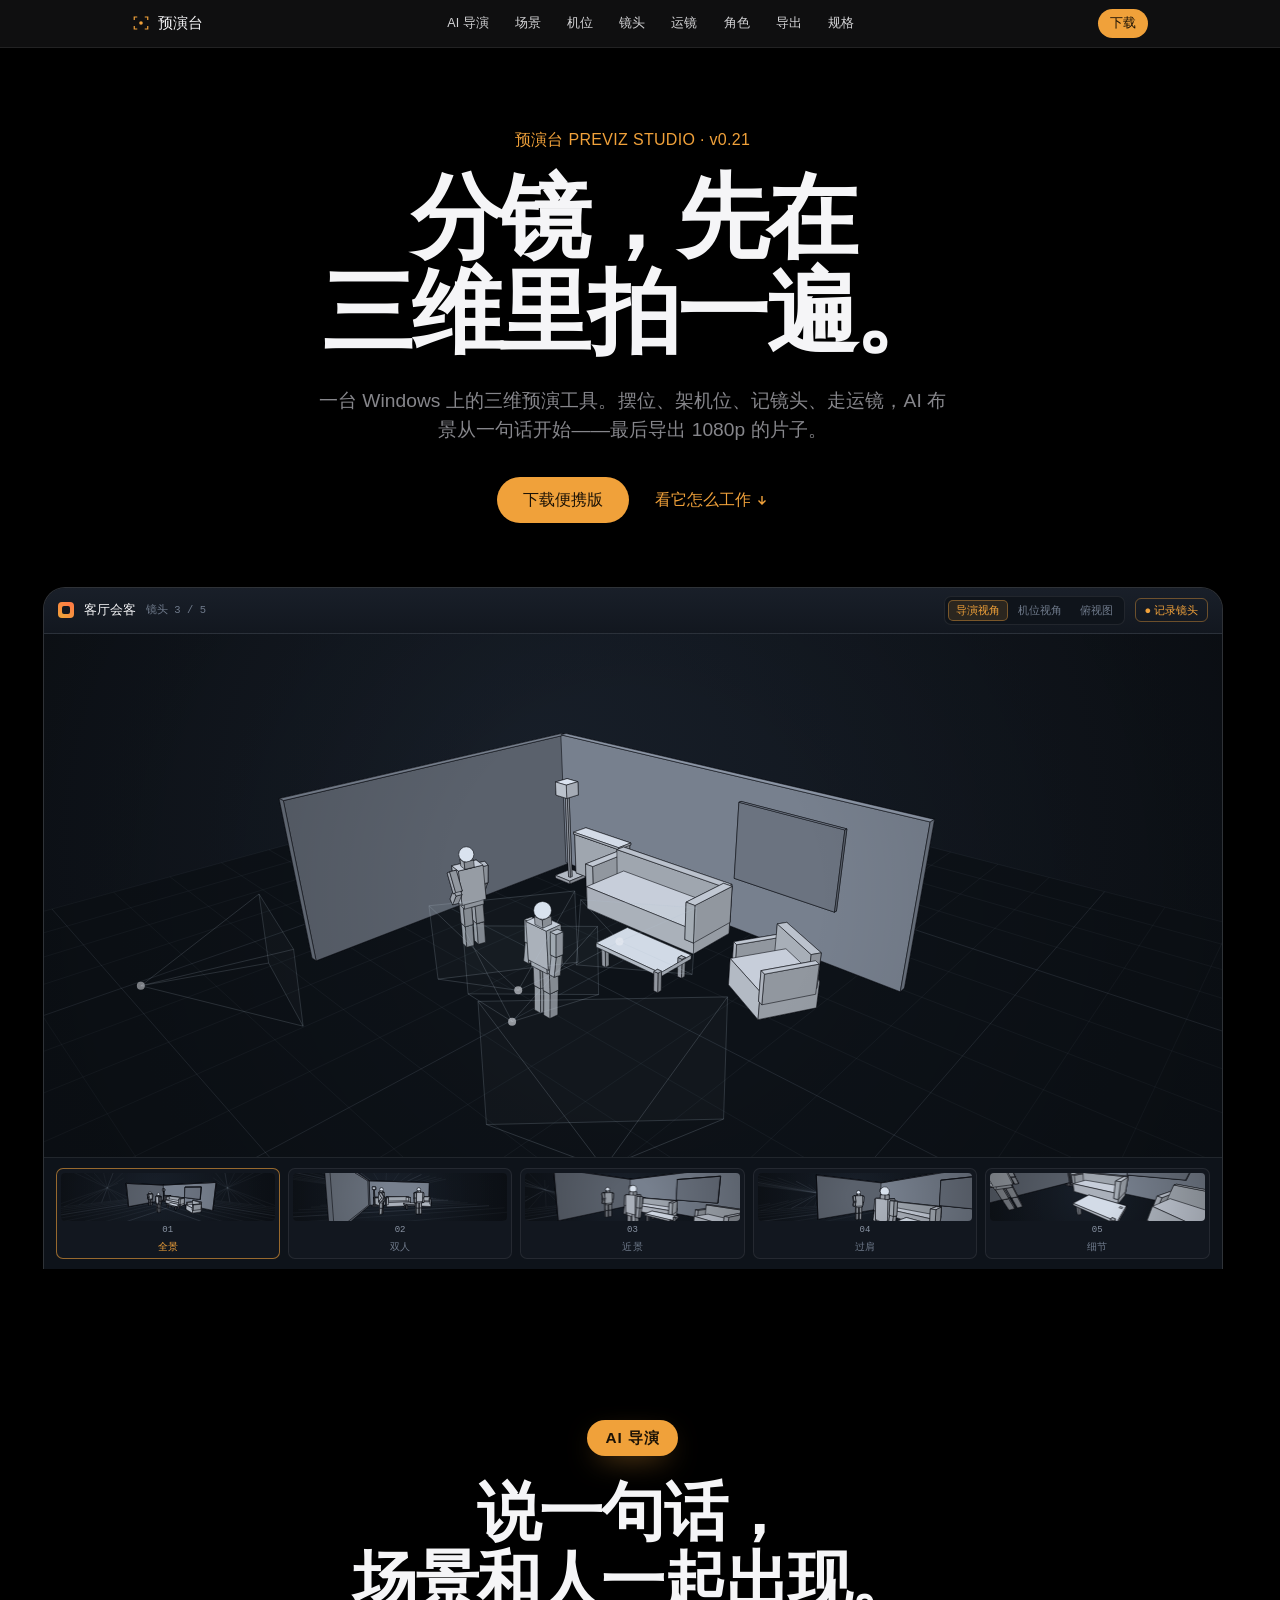
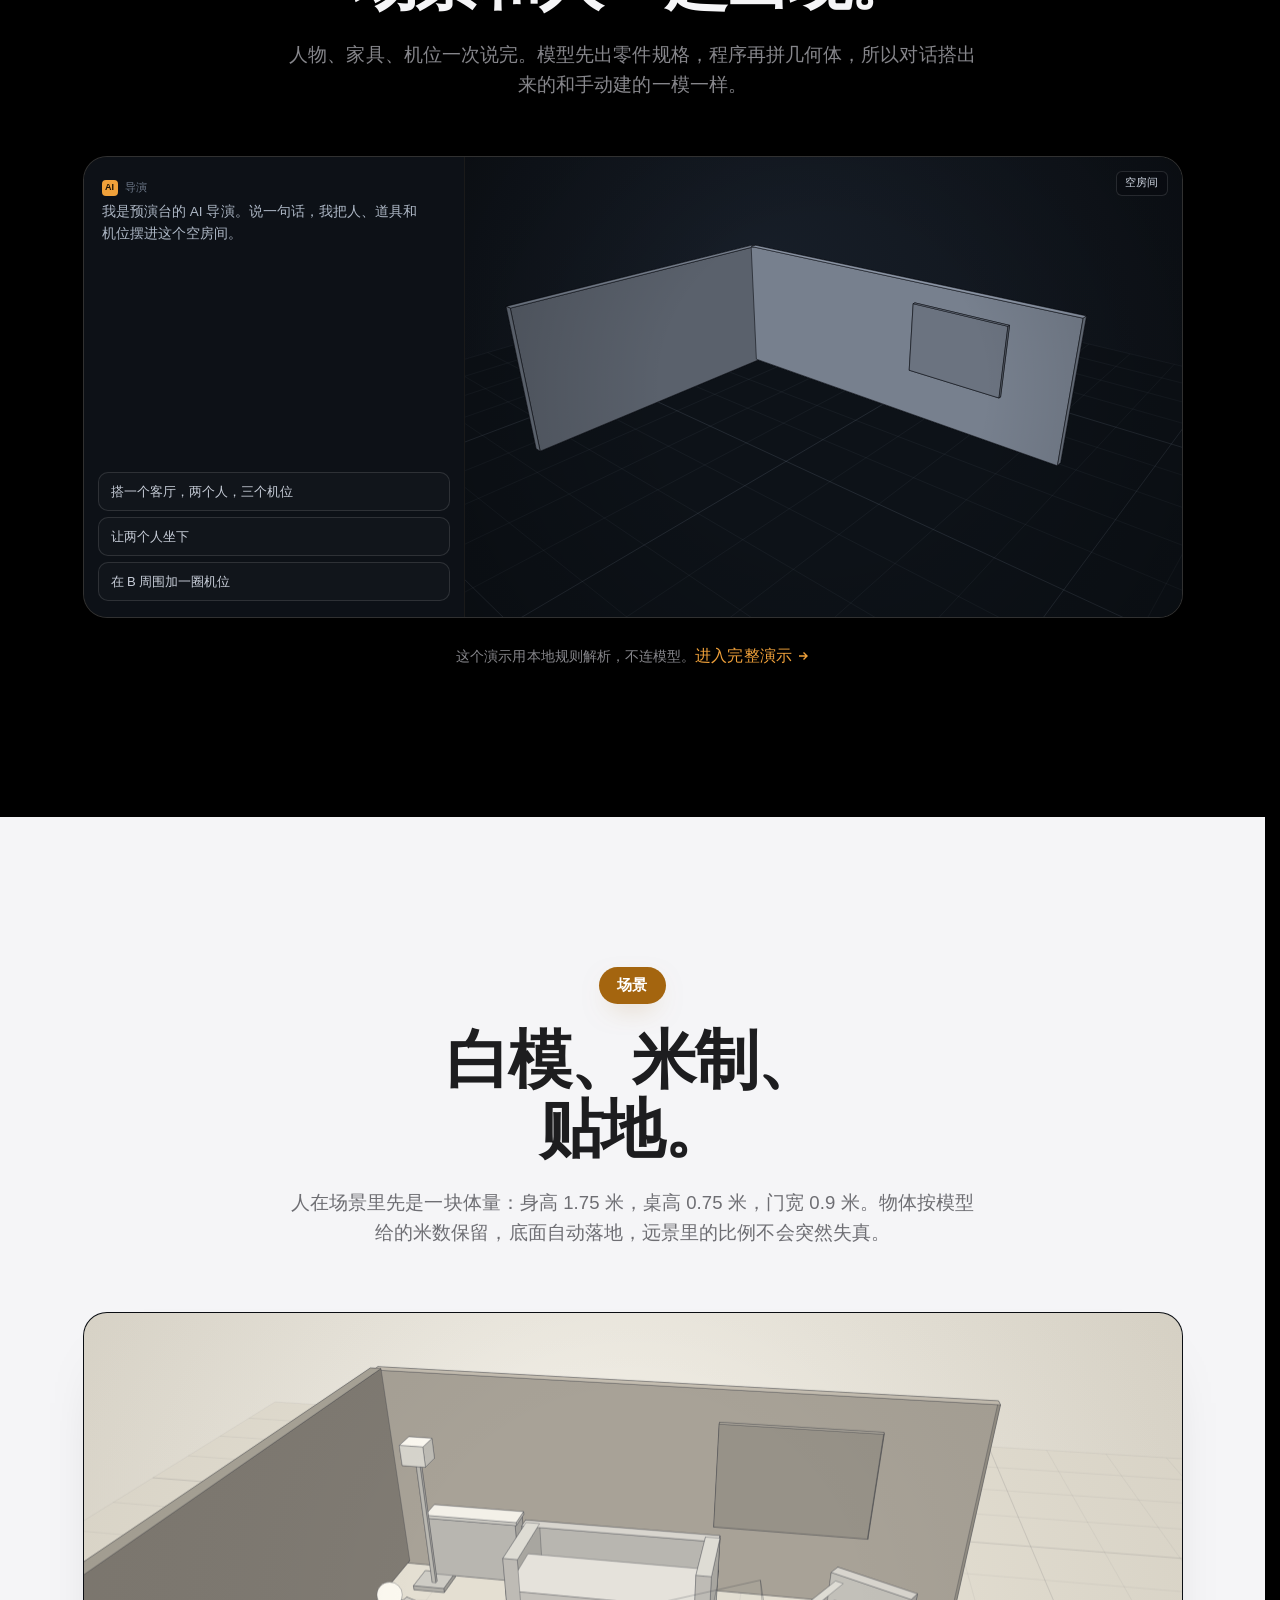
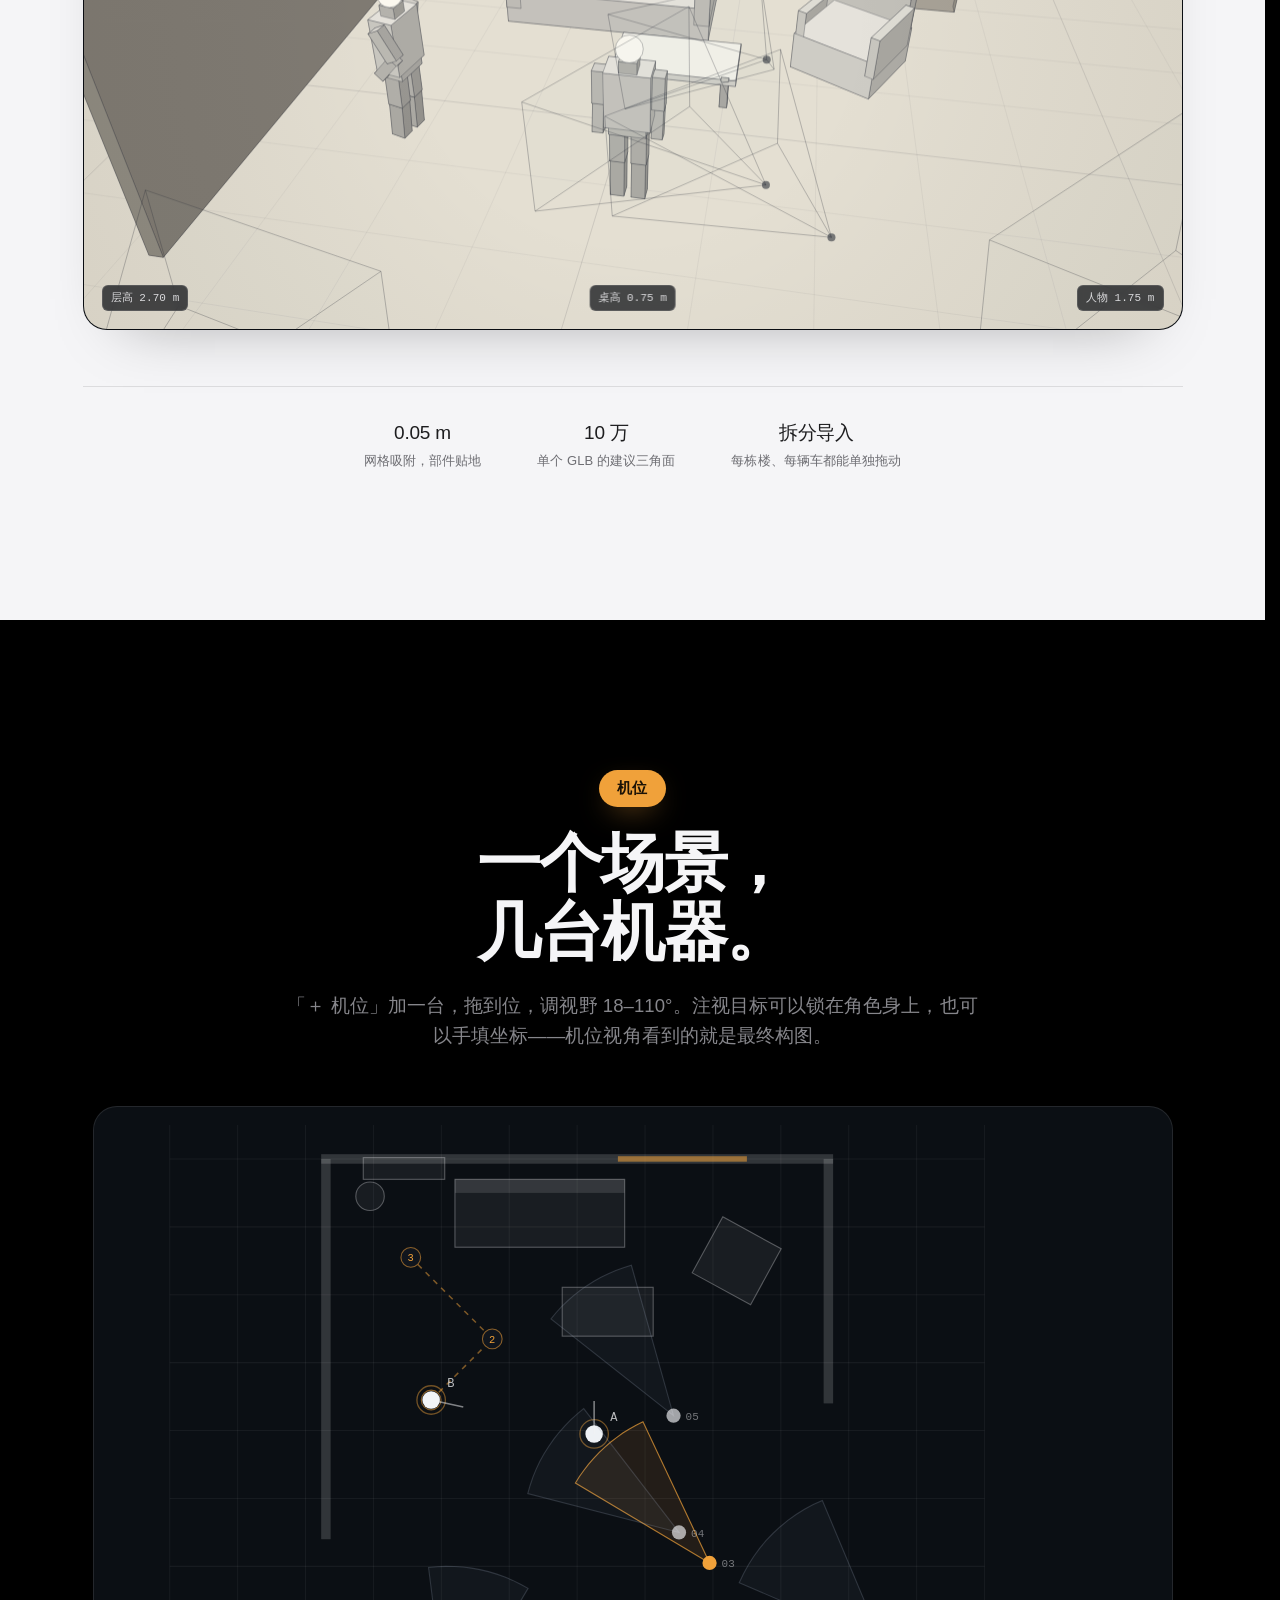
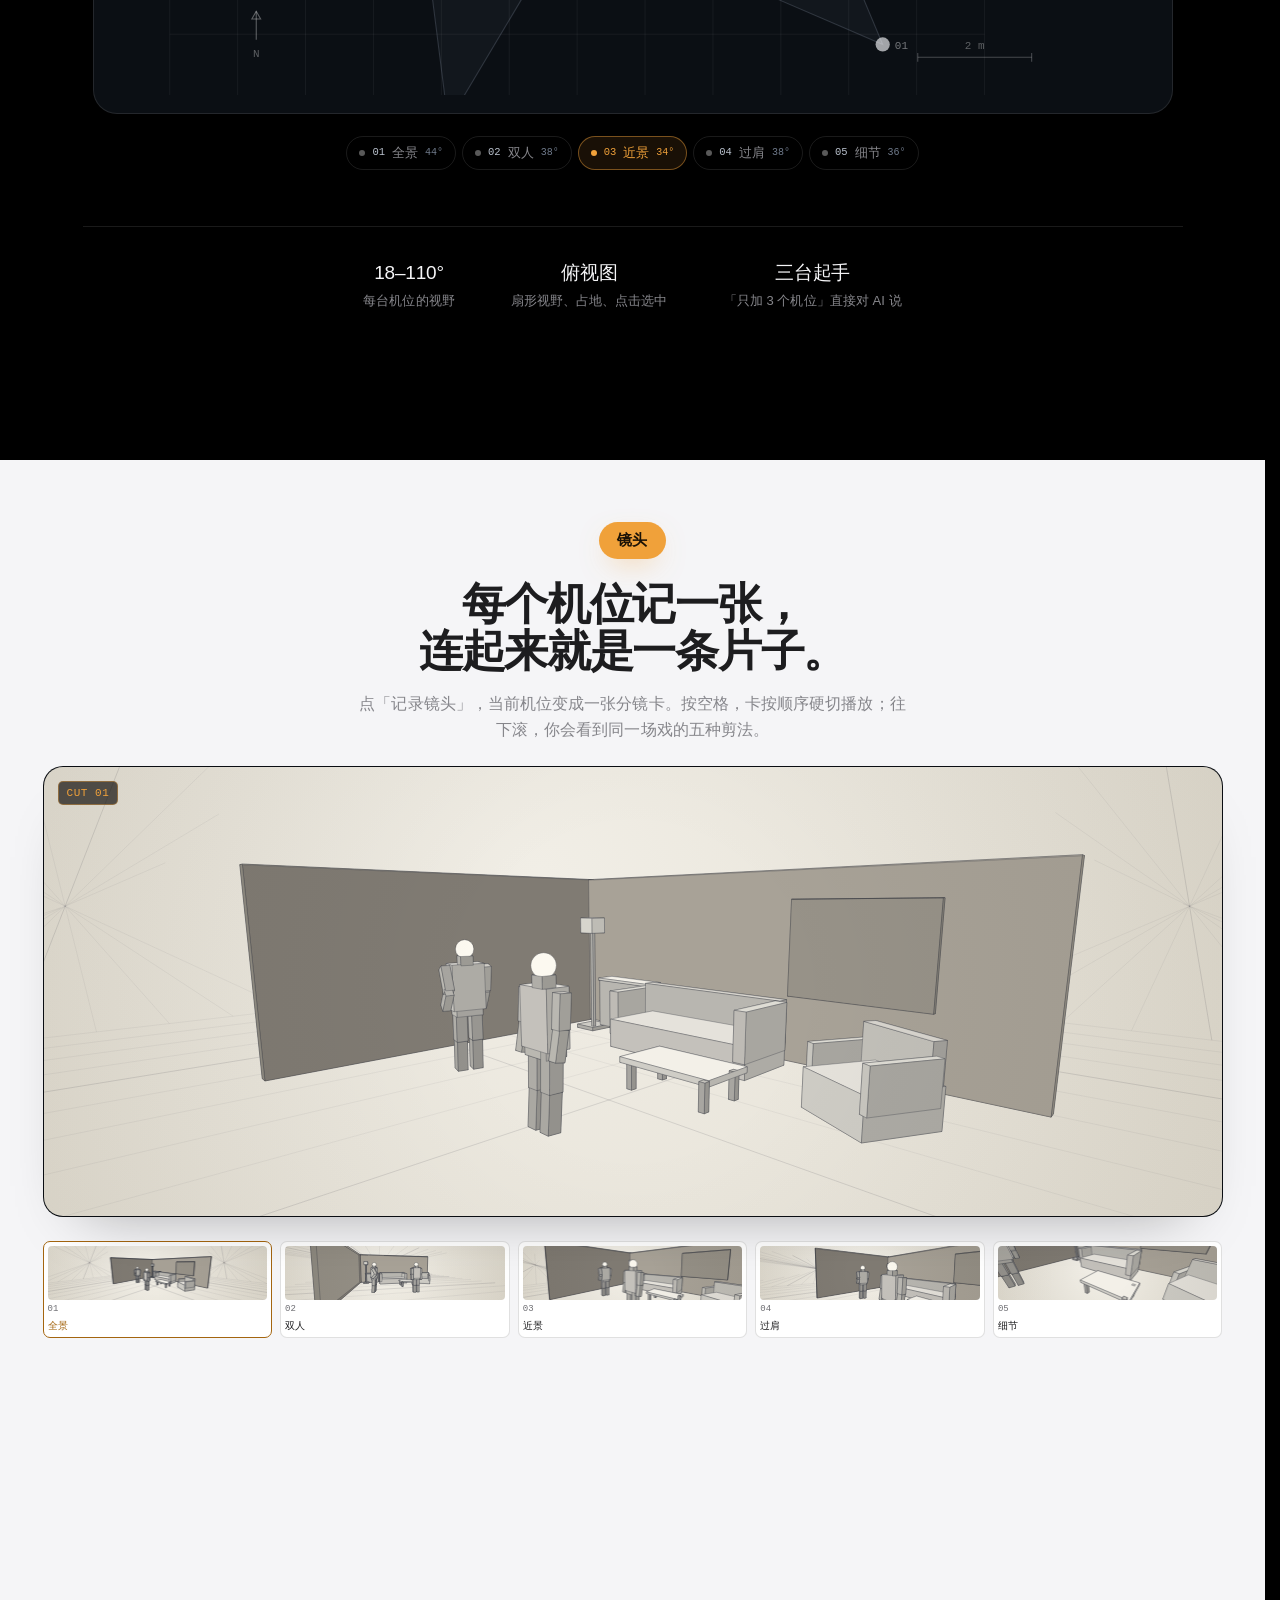
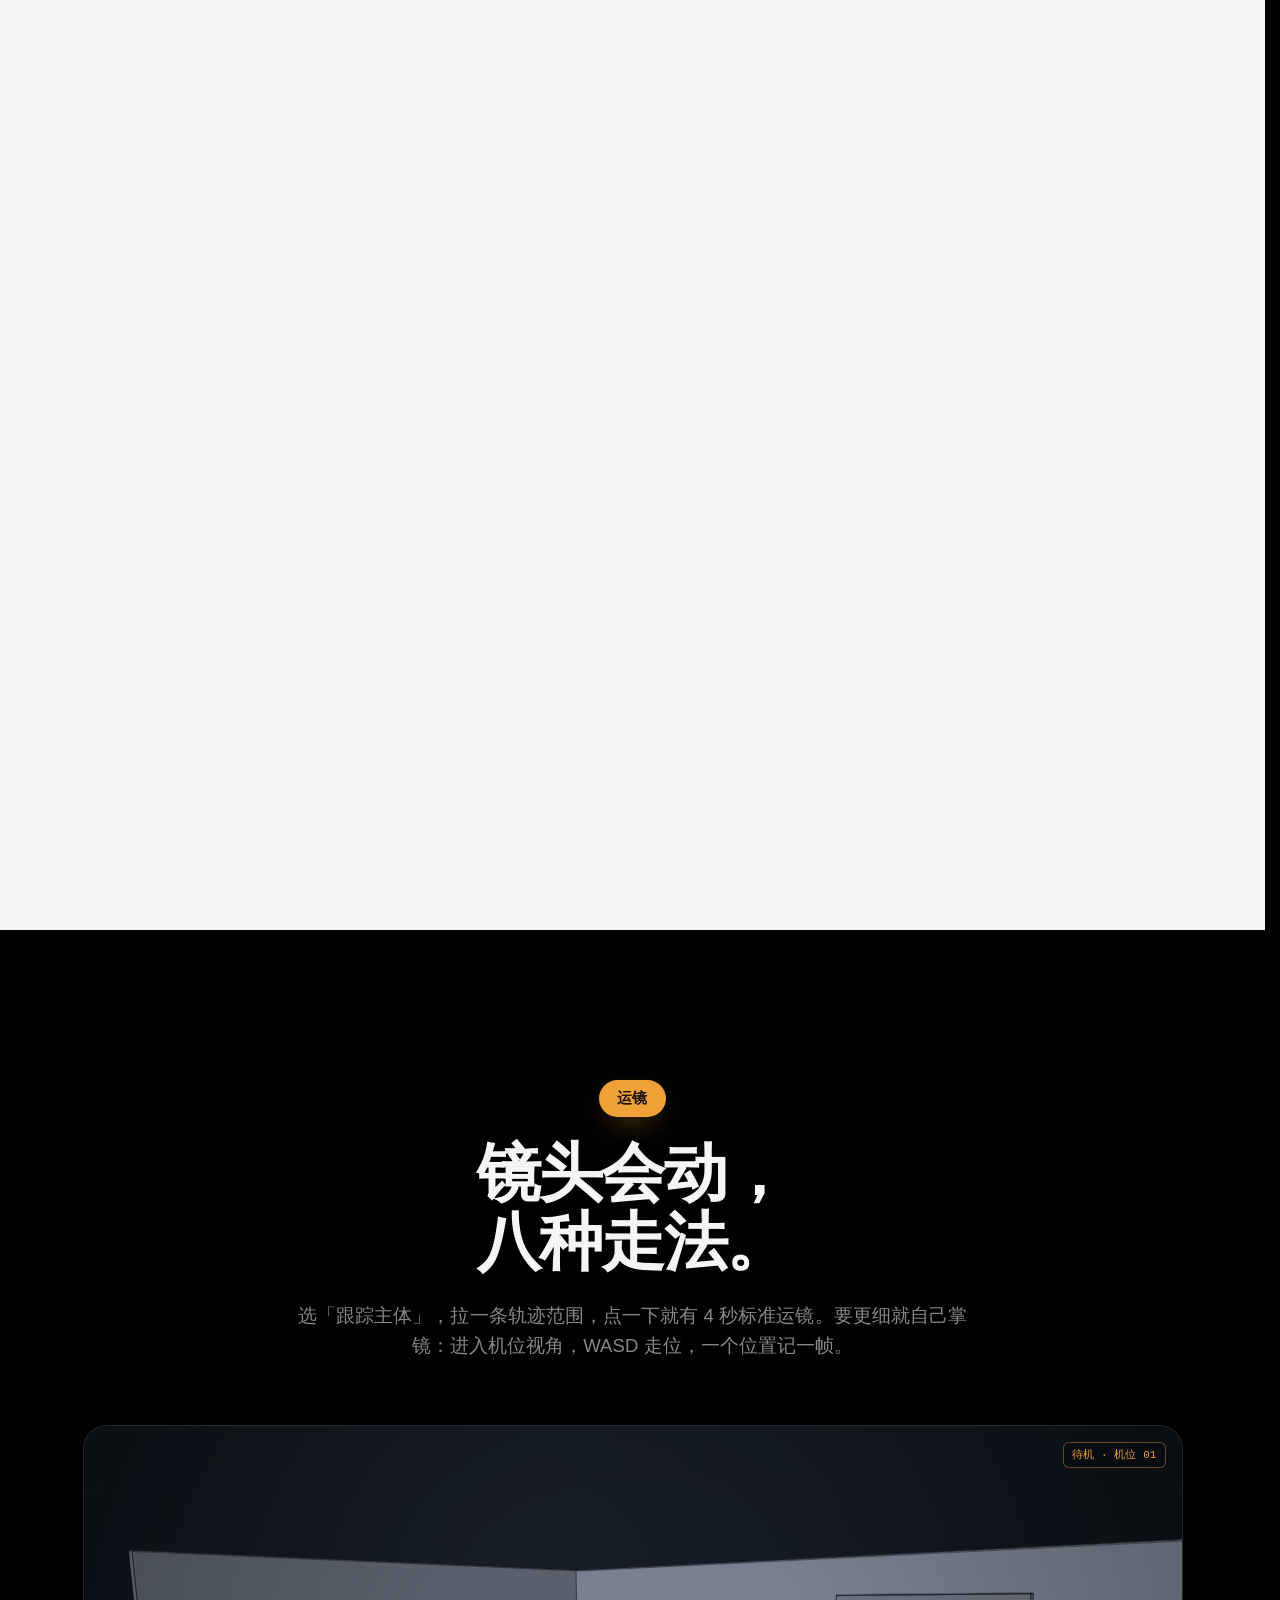
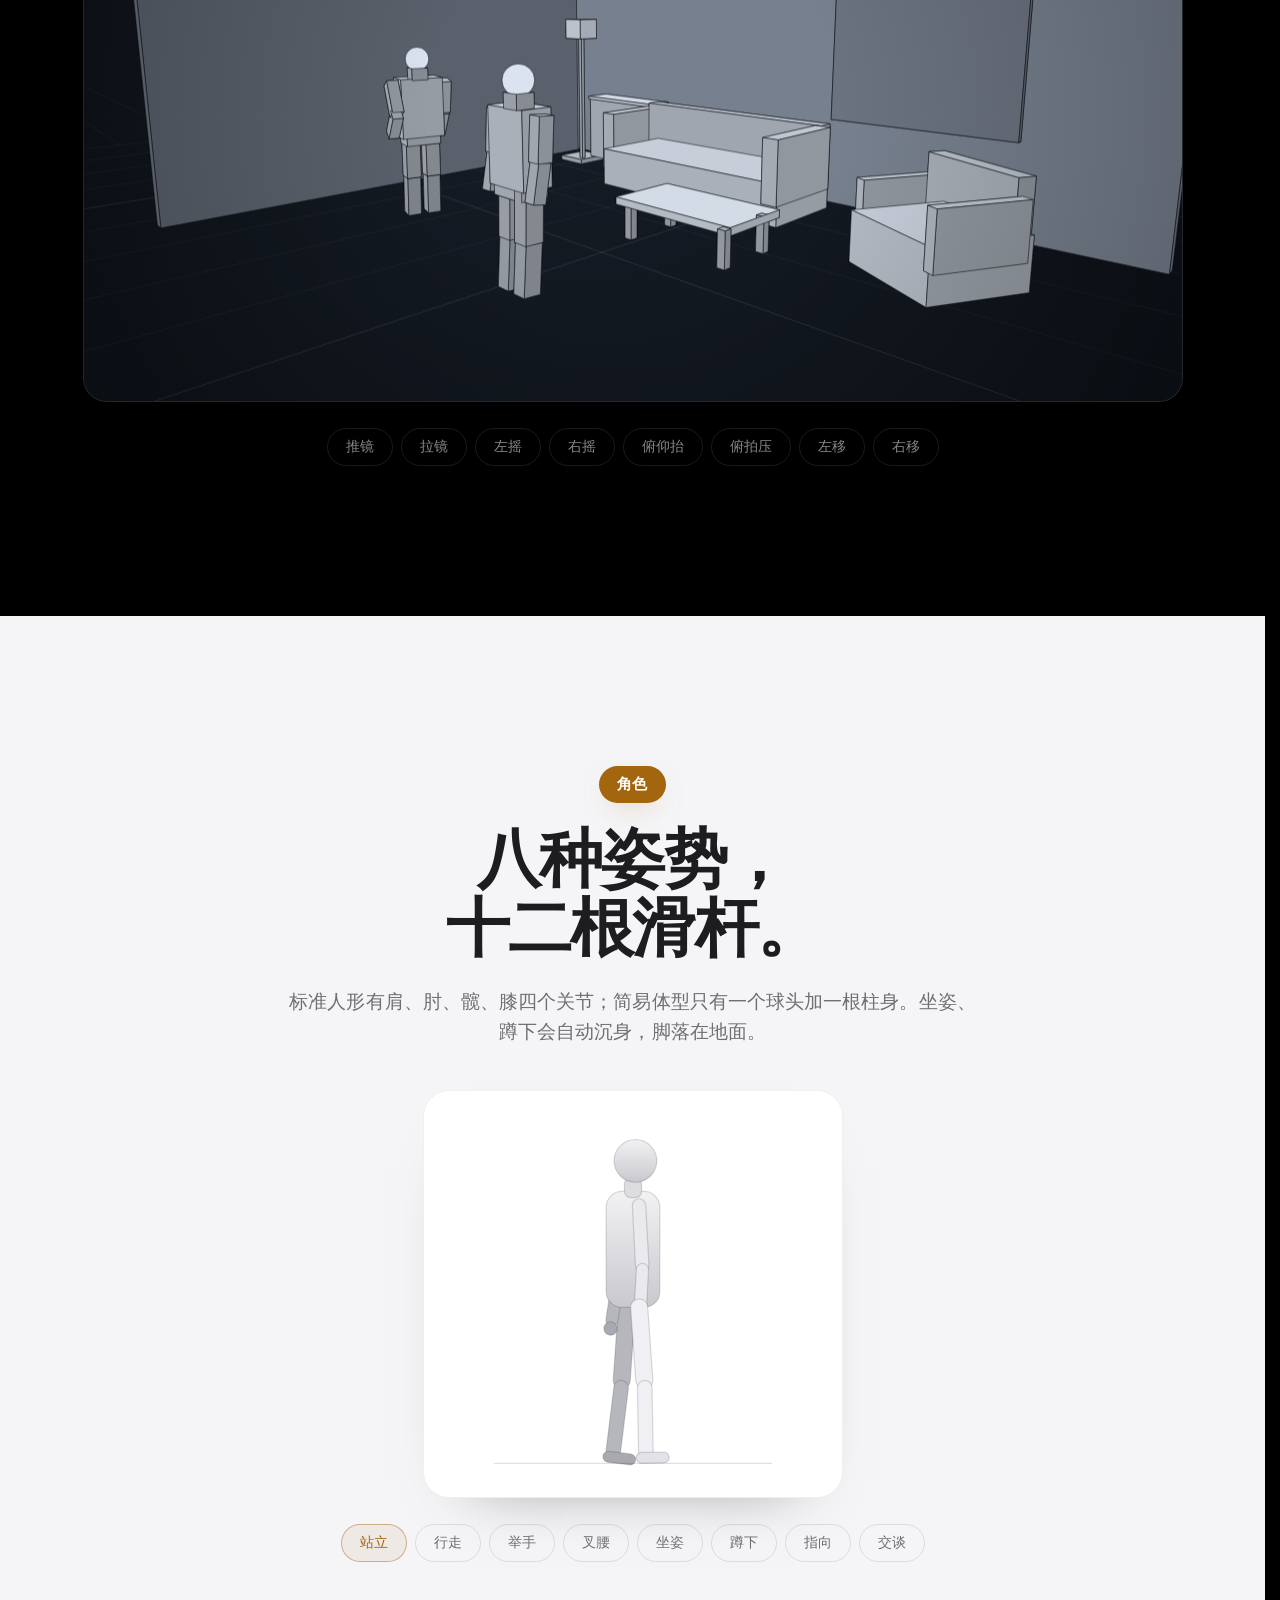
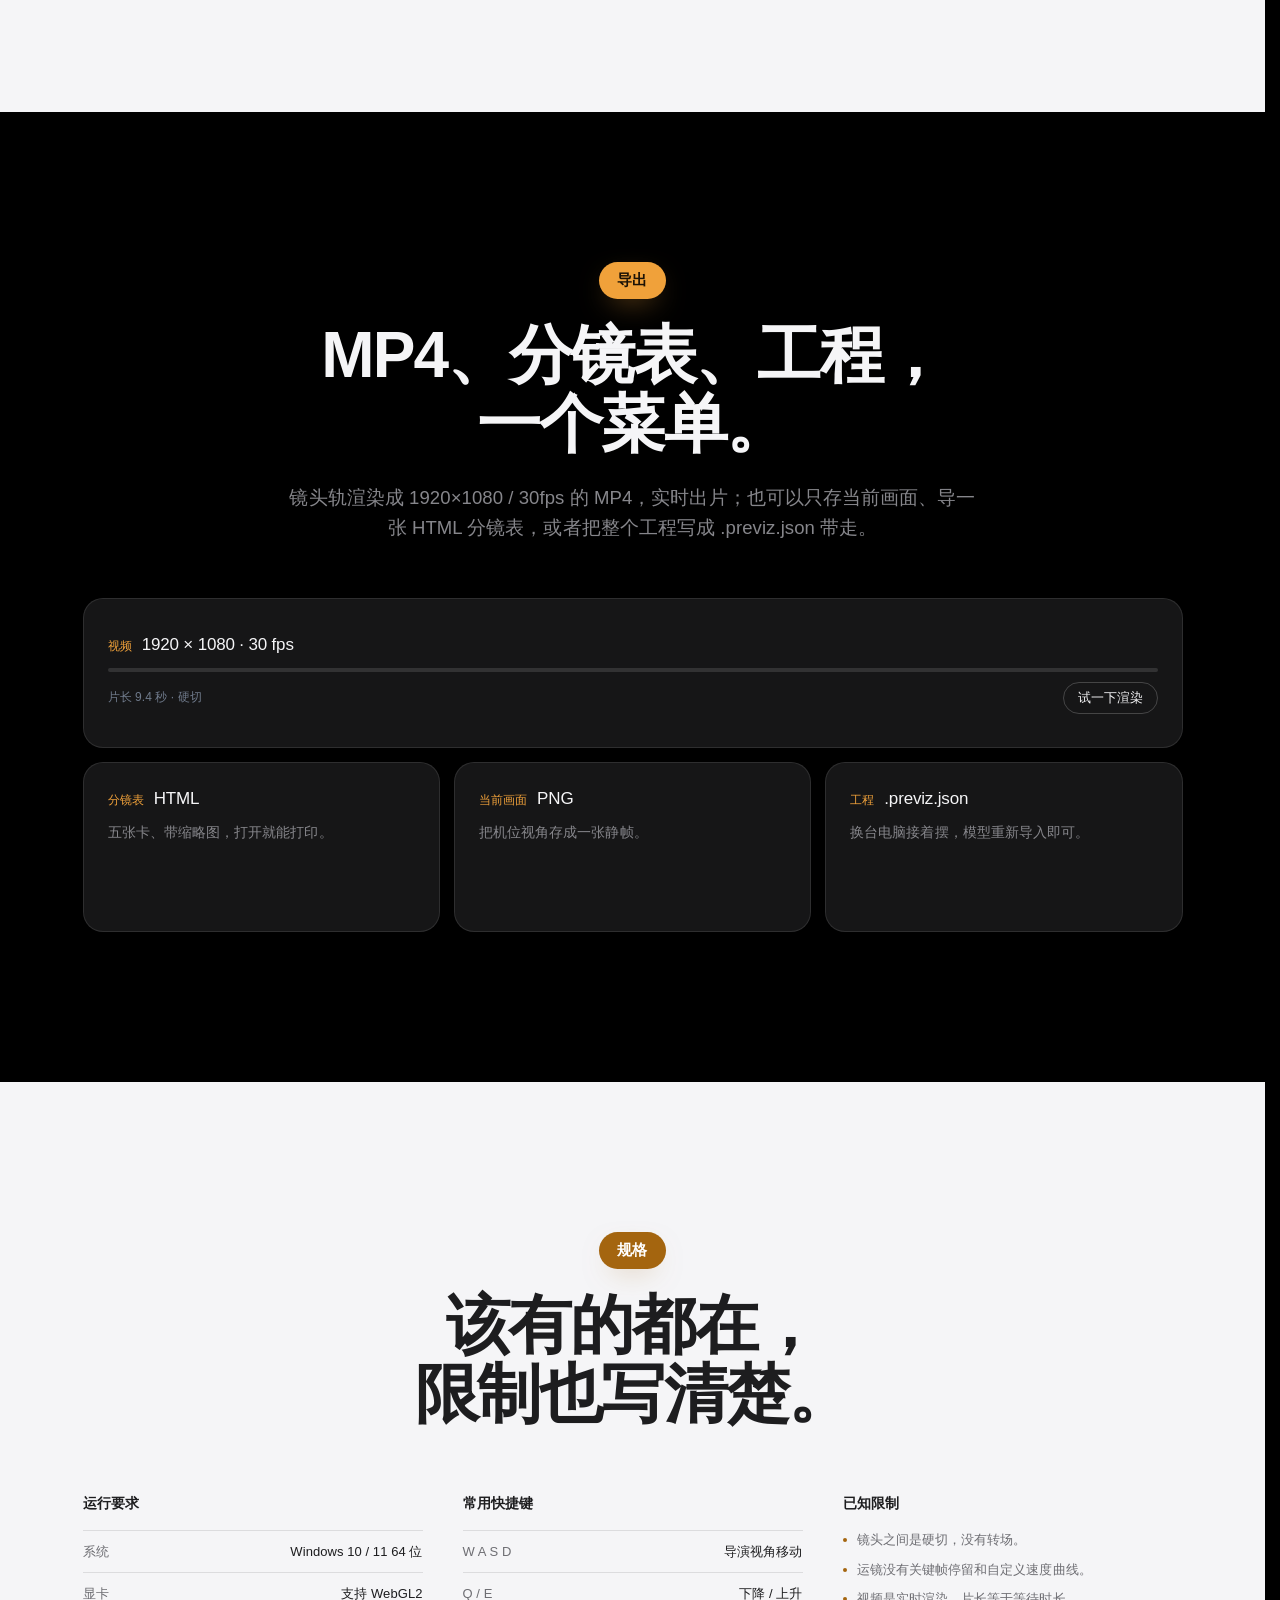
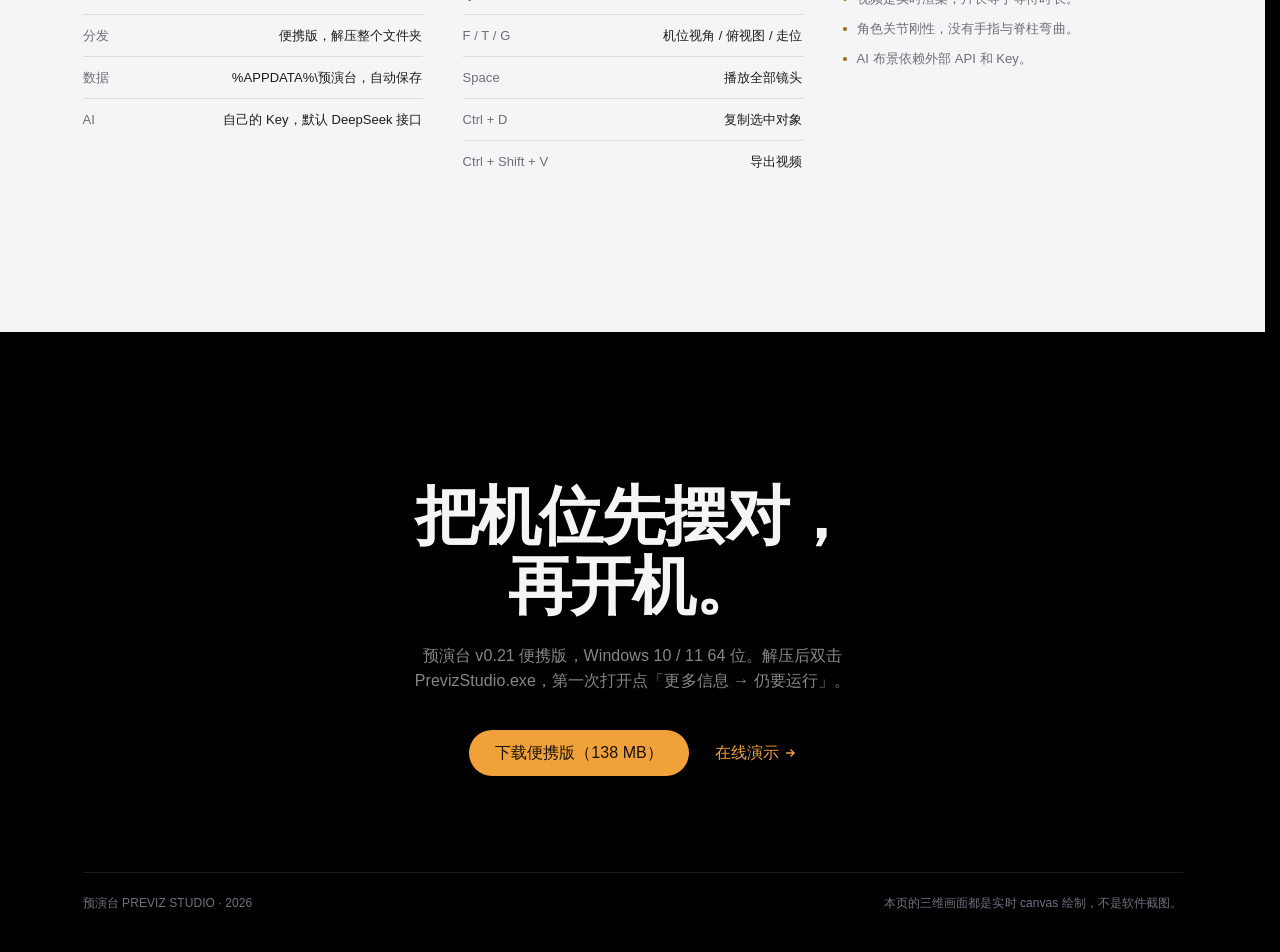
==== index.html @ b50aa75a "预演台官网：产品介绍页 + 在线演示" ====
﻿<!DOCTYPE html>
<html lang="zh-CN">
<head>
<meta charset="utf-8">
<meta name="viewport" content="width=device-width, initial-scale=1, viewport-fit=cover">
<title>预演台：三维分镜预演工具</title>
<meta name="description" content="摆位、架机位、记镜头、走运镜，AI 布景从一句话开始，一条时间轴导出 1080p。预演台 v0.21，Windows 桌面版。">
<meta name="theme-color" content="#000000">
<meta property="og:title" content="预演台：分镜，先在三维里拍一遍">
<meta property="og:description" content="三维分镜预演工具：摆位、机位、镜头轨、运镜、AI 布景，导出 1080p。">
<meta property="og:type" content="website">
<meta property="og:image" content="assets/img/share-ai.jpg">
<link rel="icon" href="assets/img/favicon.svg" type="image/svg+xml">
<link rel="stylesheet" href="assets/css/landing.css">
</head>
<body>

<nav class="nav" id="nav">
  <div class="nav__inner">
    <a class="nav__brand" href="#top" aria-label="预演台">
      <span class="nav__mark" aria-hidden="true">
        <svg viewBox="0 0 24 24" fill="none" stroke="currentColor" stroke-width="1.6"><path d="M3 8V4h4M17 4h4v4M21 16v4h-4M7 20H3v-4"/><circle cx="12" cy="12" r="2.4" fill="currentColor" stroke="none"/></svg>
      </span>
      预演台
    </a>
    <ul class="nav__links">
      <li><a href="#ai">AI 导演</a></li>
      <li><a href="#scene">场景</a></li>
      <li><a href="#camera">机位</a></li>
      <li><a href="#shots">镜头</a></li>
      <li><a href="#moves">运镜</a></li>
      <li><a href="#chars">角色</a></li>
      <li><a href="#export">导出</a></li>
      <li><a href="#specs">规格</a></li>
    </ul>
    <a class="nav__cta" href="#download">下载</a>
    <button class="nav__menu" type="button" aria-label="菜单" aria-expanded="false">菜单</button>
  </div>
</nav>

<main id="top">

  <!-- HERO -->
  <section class="hero">
    <div class="hero__copy">
      <p class="hero__eyebrow">预演台 PREVIZ STUDIO · v0.21</p>
      <h1 class="hero__title">分镜，先在<br>三维里拍一遍。</h1>
      <p class="hero__sub">一台 Windows 上的三维预演工具。摆位、架机位、记镜头、走运镜，AI 布景从一句话开始——最后导出 1080p 的片子。</p>
      <div class="hero__actions">
        <a class="cta" href="#download">下载便携版</a>
        <a class="link" href="#ai">看它怎么工作<svg viewBox="0 0 12 12" aria-hidden="true"><path d="M6 2v8M2.5 6.5L6 10l3.5-3.5" fill="none" stroke="currentColor" stroke-width="1.4"/></svg></a>
      </div>
    </div>

    <div class="hero__stage">
      <div class="app">
        <div class="app__bar">
          <span class="app__dot" aria-hidden="true"></span>
          <b>客厅会客</b>
          <span class="app__tag">镜头 3 / 5</span>
          <span class="app__seg"><i class="is-on">导演视角</i><i>机位视角</i><i>俯视图</i></span>
          <span class="app__rec">● 记录镜头</span>
        </div>
        <div class="app__body">
          <canvas data-stage="hero" aria-label="预演台里的白模客厅：两个人、三台机位、底部镜头轨"></canvas>
        </div>
        <div class="app__strip">
          <div class="mini is-on"><canvas data-thumb="0"></canvas><b>01</b><span>全景</span></div>
          <div class="mini"><canvas data-thumb="1"></canvas><b>02</b><span>双人</span></div>
          <div class="mini"><canvas data-thumb="2"></canvas><b>03</b><span>近景</span></div>
          <div class="mini"><canvas data-thumb="3"></canvas><b>04</b><span>过肩</span></div>
          <div class="mini"><canvas data-thumb="4"></canvas><b>05</b><span>细节</span></div>
        </div>
      </div>
    </div>
  </section>

  <!-- AI -->
  <section class="sec sec--dark" id="ai">
    <div class="wrap">
      <p class="kicker">AI 导演</p>
      <h2 class="title">说一句话，<br>场景和人一起出现。</h2>
      <p class="sub">人物、家具、机位一次说完。模型先出零件规格，程序再拼几何体，所以对话搭出来的和手动建的一模一样。</p>

      <div class="aidemo">
        <div class="aidemo__chat">
          <div class="aidemo__log" id="aiLog" aria-live="polite"></div>
          <div class="aidemo__chips" id="aiChips"></div>
        </div>
        <div class="aidemo__stage">
          <canvas data-stage="ai" aria-label="AI 导演搭建出的客厅"></canvas>
          <span class="aidemo__badge" id="aiBadge">空房间</span>
        </div>
      </div>

      <p class="sec__note">这个演示用本地规则解析，不连模型。<a class="link" href="demo.html">进入完整演示<svg viewBox="0 0 12 12" aria-hidden="true"><path d="M2 6h8M6.5 2.5L10 6l-3.5 3.5" fill="none" stroke="currentColor" stroke-width="1.4"/></svg></a></p>
    </div>
  </section>

  <!-- SCENE -->
  <section class="sec sec--light" id="scene">
    <div class="wrap">
      <p class="kicker">场景</p>
      <h2 class="title">白模、米制、<br>贴地。</h2>
      <p class="sub">人在场景里先是一块体量：身高 1.75 米，桌高 0.75 米，门宽 0.9 米。物体按模型给的米数保留，底面自动落地，远景里的比例不会突然失真。</p>

      <div class="stagewrap">
        <canvas data-stage="scene" aria-label="白模客厅的三维视图，标注层高、桌高与人物身高"></canvas>
        <span class="hud hud--a">层高 2.70 m</span>
        <span class="hud hud--b">桌高 0.75 m</span>
        <span class="hud hud--c">人物 1.75 m</span>
      </div>

      <ul class="stats">
        <li><b>0.05 m</b><span>网格吸附，部件贴地</span></li>
        <li><b>10 万</b><span>单个 GLB 的建议三角面</span></li>
        <li><b>拆分导入</b><span>每栋楼、每辆车都能单独拖动</span></li>
      </ul>
    </div>
  </section>

  <!-- CAMERA -->
  <section class="sec sec--dark" id="camera">
    <div class="wrap">
      <p class="kicker">机位</p>
      <h2 class="title">一个场景，<br>几台机器。</h2>
      <p class="sub">「＋ 机位」加一台，拖到位，调视野 18–110°。注视目标可以锁在角色身上，也可以手填坐标——机位视角看到的就是最终构图。</p>

      <div class="planwrap">
        <svg id="plan" viewBox="0 0 760 520" role="img" aria-label="俯视调度图：客厅平面、机位视野扇形、人物朝向与走位路线"></svg>
      </div>

      <div class="legend" id="planLegend">
        <button type="button" data-cam="0"><i></i><b>01</b><span>全景</span><em>44°</em></button>
        <button type="button" data-cam="1"><i></i><b>02</b><span>双人</span><em>38°</em></button>
        <button type="button" data-cam="2" class="is-on"><i></i><b>03</b><span>近景</span><em>34°</em></button>
        <button type="button" data-cam="3"><i></i><b>04</b><span>过肩</span><em>38°</em></button>
        <button type="button" data-cam="4"><i></i><b>05</b><span>细节</span><em>36°</em></button>
      </div>

      <ul class="stats">
        <li><b>18–110°</b><span>每台机位的视野</span></li>
        <li><b>俯视图</b><span>扇形视野、占地、点击选中</span></li>
        <li><b>三台起手</b><span>「只加 3 个机位」直接对 AI 说</span></li>
      </ul>
    </div>
  </section>

  <!-- SHOTS (scroll) -->
  <section class="shots" id="shots">
    <div class="shots__sticky">
      <div class="shots__copy">
        <p class="kicker">镜头</p>
        <h2 class="title">每个机位记一张，<br>连起来就是一条片子。</h2>
        <p class="sub">点「记录镜头」，当前机位变成一张分镜卡。按空格，卡按顺序硬切播放；往下滚，你会看到同一场戏的五种剪法。</p>
      </div>
      <div class="shots__stage">
        <canvas data-stage="shots" aria-label="按镜头轨在五个机位之间切换"></canvas>
        <span class="shots__cut" id="shotsCut">CUT 01</span>
      </div>
      <div class="shots__strip" id="shotsStrip"></div>
    </div>
  </section>

  <!-- MOVES -->
  <section class="sec sec--dark" id="moves">
    <div class="wrap">
      <p class="kicker">运镜</p>
      <h2 class="title">镜头会动，<br>八种走法。</h2>
      <p class="sub">选「跟踪主体」，拉一条轨迹范围，点一下就有 4 秒标准运镜。要更细就自己掌镜：进入机位视角，WASD 走位，一个位置记一帧。</p>

      <div class="stagewrap stagewrap--tall">
        <canvas data-stage="moves" aria-label="机位视角下推、拉、摇、移的运镜演示"></canvas>
        <span class="hud hud--tr" id="moveLabel">待机 · 机位 01</span>
      </div>

      <div class="pills" id="movePills">
        <button type="button" data-move="push">推镜</button>
        <button type="button" data-move="pull">拉镜</button>
        <button type="button" data-move="panL">左摇</button>
        <button type="button" data-move="panR">右摇</button>
        <button type="button" data-move="tiltU">俯仰抬</button>
        <button type="button" data-move="tiltD">俯拍压</button>
        <button type="button" data-move="truckL">左移</button>
        <button type="button" data-move="truckR">右移</button>
      </div>
    </div>
  </section>

  <!-- CHARACTERS -->
  <section class="sec sec--light" id="chars">
    <div class="wrap">
      <p class="kicker">角色</p>
      <h2 class="title">八种姿势，<br>十二根滑杆。</h2>
      <p class="sub">标准人形有肩、肘、髋、膝四个关节；简易体型只有一个球头加一根柱身。坐姿、蹲下会自动沉身，脚落在地面。</p>

      <div class="rigwrap">
        <svg id="rig" class="rig" viewBox="0 108 300 300" role="img" aria-label="角色姿势示意">
          <defs>
            <linearGradient id="rigFill" x1="0" y1="0" x2="0" y2="1">
              <stop offset="0" stop-color="#f2f2f4"/><stop offset="1" stop-color="#c8c8ce"/>
            </linearGradient>
          </defs>
          <g id="rigRoot" transform="translate(150 261)">
            <g transform="translate(-5 2)"><g class="joint" data-joint="hipL">
              <rect x="-7" y="-6" width="14" height="74" rx="7" fill="#b6b6bd"/>
              <g transform="translate(0 66)"><g class="joint" data-joint="kneeL">
                <rect x="-6" y="-5" width="12" height="64" rx="6" fill="#b6b6bd"/>
                <rect x="-8" y="54" width="27" height="9" rx="4.5" fill="#a9a9b1"/>
              </g></g>
            </g></g>
            <g id="rigTorso">
              <g transform="translate(-8 -80)"><g class="joint" data-joint="shoulderL">
                <rect x="-5.5" y="-6" width="11" height="60" rx="5.5" fill="#b6b6bd"/>
                <g transform="translate(0 52)"><g class="joint" data-joint="elbowL">
                  <rect x="-5" y="-5" width="10" height="52" rx="5" fill="#b6b6bd"/>
                  <circle cx="0" cy="49" r="5.5" fill="#a9a9b1"/>
                </g></g>
              </g></g>
              <rect x="-22" y="-92" width="44" height="95" rx="13" fill="url(#rigFill)"/>
              <rect x="-7" y="-103" width="14" height="16" rx="5" fill="#dcdce1"/>
              <circle cx="2" cy="-117" r="17.5" fill="url(#rigFill)"/>
              <g transform="translate(5 -80)"><g class="joint" data-joint="shoulderR">
                <rect x="-5.5" y="-6" width="11" height="60" rx="5.5" fill="#e9e9ee"/>
                <g transform="translate(0 52)"><g class="joint" data-joint="elbowR">
                  <rect x="-5" y="-5" width="10" height="52" rx="5" fill="#e9e9ee"/>
                  <circle cx="0" cy="49" r="5.5" fill="#dcdce1"/>
                </g></g>
              </g></g>
            </g>
            <g transform="translate(5 2)"><g class="joint" data-joint="hipR">
              <rect x="-7" y="-6" width="14" height="74" rx="7" fill="#f0f0f4"/>
              <g transform="translate(0 66)"><g class="joint" data-joint="kneeR">
                <rect x="-6" y="-5" width="12" height="64" rx="6" fill="#f0f0f4"/>
                <rect x="-8" y="54" width="27" height="9" rx="4.5" fill="#e2e2e8"/>
              </g></g>
            </g></g>
          </g>
          <line x1="36" y1="392" x2="264" y2="392" stroke="rgba(0,0,0,.12)" stroke-width="1"/>
        </svg>
      </div>

      <div class="pills pills--center" id="posePills">
        <button type="button" data-pose="stand" class="is-on">站立</button>
        <button type="button" data-pose="walk">行走</button>
        <button type="button" data-pose="raise">举手</button>
        <button type="button" data-pose="hip">叉腰</button>
        <button type="button" data-pose="sit">坐姿</button>
        <button type="button" data-pose="crouch">蹲下</button>
        <button type="button" data-pose="point">指向</button>
        <button type="button" data-pose="talk">交谈</button>
      </div>
    </div>
  </section>

  <!-- EXPORT -->
  <section class="sec sec--dark" id="export">
    <div class="wrap">
      <p class="kicker">导出</p>
      <h2 class="title">MP4、分镜表、工程，<br>一个菜单。</h2>
      <p class="sub">镜头轨渲染成 1920×1080 / 30fps 的 MP4，实时出片；也可以只存当前画面、导一张 HTML 分镜表，或者把整个工程写成 .previz.json 带走。</p>

      <div class="bento">
        <article class="card card--lead">
          <div class="card__head"><span class="card__tag">视频</span><b>1920 × 1080 · 30 fps</b></div>
          <div class="renderline"><i id="renderBar"></i></div>
          <div class="card__foot"><span id="renderStatus">片长 9.4 秒 · 硬切</span><button class="ghostbtn" type="button" data-render>试一下渲染</button></div>
        </article>
        <article class="card">
          <div class="card__head"><span class="card__tag">分镜表</span><b>HTML</b></div>
          <p>五张卡、带缩略图，打开就能打印。</p>
        </article>
        <article class="card">
          <div class="card__head"><span class="card__tag">当前画面</span><b>PNG</b></div>
          <p>把机位视角存成一张静帧。</p>
        </article>
        <article class="card">
          <div class="card__head"><span class="card__tag">工程</span><b>.previz.json</b></div>
          <p>换台电脑接着摆，模型重新导入即可。</p>
        </article>
      </div>
    </div>
  </section>

  <!-- SPECS -->
  <section class="sec sec--light" id="specs">
    <div class="wrap">
      <p class="kicker">规格</p>
      <h2 class="title">该有的都在，<br>限制也写清楚。</h2>

      <div class="cols">
        <div>
          <h3>运行要求</h3>
          <dl class="rows">
            <div><dt>系统</dt><dd>Windows 10 / 11 64 位</dd></div>
            <div><dt>显卡</dt><dd>支持 WebGL2</dd></div>
            <div><dt>分发</dt><dd>便携版，解压整个文件夹</dd></div>
            <div><dt>数据</dt><dd>%APPDATA%\预演台，自动保存</dd></div>
            <div><dt>AI</dt><dd>自己的 Key，默认 DeepSeek 接口</dd></div>
          </dl>
        </div>
        <div>
          <h3>常用快捷键</h3>
          <dl class="rows">
            <div><dt>W A S D</dt><dd>导演视角移动</dd></div>
            <div><dt>Q / E</dt><dd>下降 / 上升</dd></div>
            <div><dt>F / T / G</dt><dd>机位视角 / 俯视图 / 走位</dd></div>
            <div><dt>Space</dt><dd>播放全部镜头</dd></div>
            <div><dt>Ctrl + D</dt><dd>复制选中对象</dd></div>
            <div><dt>Ctrl + Shift + V</dt><dd>导出视频</dd></div>
          </dl>
        </div>
        <div>
          <h3>已知限制</h3>
          <ul class="limits">
            <li>镜头之间是硬切，没有转场。</li>
            <li>运镜没有关键帧停留和自定义速度曲线。</li>
            <li>视频是实时渲染，片长等于等待时长。</li>
            <li>角色关节刚性，没有手指与脊柱弯曲。</li>
            <li>AI 布景依赖外部 API 和 Key。</li>
          </ul>
        </div>
      </div>
    </div>
  </section>

  <!-- CLOSE -->
  <footer class="close" id="download">
    <div class="wrap">
      <h2 class="close__title">把机位先摆对，<br>再开机。</h2>
      <p class="close__sub">预演台 v0.21 便携版，Windows 10 / 11 64 位。解压后双击 PrevizStudio.exe，第一次打开点「更多信息 → 仍要运行」。</p>
      <div class="hero__actions hero__actions--center">
        <a class="cta" href="assets/download/previz-v0.21.zip" download>下载便携版（138 MB）</a>
        <a class="link" href="demo.html">在线演示<svg viewBox="0 0 12 12" aria-hidden="true"><path d="M2 6h8M6.5 2.5L10 6l-3.5 3.5" fill="none" stroke="currentColor" stroke-width="1.4"/></svg></a>
      </div>

      <div class="foot">
        <span>预演台 PREVIZ STUDIO · 2026</span>
        <span>本页的三维画面都是实时 canvas 绘制，不是软件截图。</span>
      </div>
    </div>
  </footer>

</main>

<script src="assets/js/engine.js"></script>
<script src="assets/js/landing.js"></script>
</body>
</html>
---- assets/css/landing.css ----
﻿/* 预演台 · 产品介绍页（Apple 式排版） */

:root {
  --black: #000;
  --paper: #f5f5f7;
  --ink: #f5f5f7;
  --ink-d: #1d1d1f;
  --muted: #86868b;
  --muted-d: #6e6e73;
  --line: rgba(255, 255, 255, 0.1);
  --line-d: rgba(0, 0, 0, 0.1);
  --amber: #f0a13a;
  --amber-ink: #1b1206;
  --sans: "SF Pro Display", "SF Pro Text", -apple-system, BlinkMacSystemFont, "Segoe UI", "Noto Sans SC", "PingFang SC", "Microsoft YaHei", sans-serif;
  --mono: "SF Mono", "Cascadia Mono", Consolas, monospace;
  --ease: cubic-bezier(0.4, 0, 0.2, 1);
}

* { box-sizing: border-box; }

html { scroll-behavior: smooth; scroll-padding-top: 48px; scrollbar-gutter: stable; }

body {
  margin: 0;
  background: var(--black);
  color: var(--ink);
  font-family: var(--sans);
  font-size: 17px;
  line-height: 1.47;
  -webkit-font-smoothing: antialiased;
  letter-spacing: 0.004em;
  overflow-x: hidden;
}

h1, h2, h3, p, ul, li, dl, dd, dt, figure { margin: 0; }
ul { padding: 0; list-style: none; }
a { color: inherit; text-decoration: none; }
button { font: inherit; color: inherit; background: none; border: 0; padding: 0; cursor: pointer; }
canvas, svg { display: block; max-width: 100%; }

:focus-visible { outline: 2px solid var(--amber); outline-offset: 3px; border-radius: 4px; }
::selection { background: rgba(240, 161, 58, 0.3); }

/* ---------- nav ---------- */
.nav {
  position: fixed;
  top: 0;
  left: 0;
  right: 0;
  height: 48px;
  z-index: 100;
  background: rgba(22, 22, 23, 0.72);
  backdrop-filter: saturate(180%) blur(20px);
  -webkit-backdrop-filter: saturate(180%) blur(20px);
  border-bottom: 1px solid rgba(255, 255, 255, 0.08);
}

.nav__inner {
  max-width: 1060px;
  height: 100%;
  margin: 0 auto;
  padding: 0 22px;
  display: flex;
  align-items: center;
  gap: 26px;
}

.nav__brand {
  display: inline-flex;
  align-items: center;
  gap: 8px;
  font-size: 15px;
  font-weight: 500;
  letter-spacing: 0.01em;
}

.nav__mark { width: 18px; height: 18px; color: var(--amber); }
.nav__mark svg { width: 100%; height: 100%; }

.nav__links {
  display: flex;
  align-items: center;
  gap: 26px;
  margin: 0 auto;
  font-size: 12.5px;
  color: rgba(245, 245, 247, 0.86);
}

.nav__links a { transition: color 0.2s var(--ease); }
.nav__links a:hover { color: #fff; }

.nav__cta {
  font-size: 12.5px;
  padding: 5px 12px;
  border-radius: 980px;
  background: var(--amber);
  color: var(--amber-ink);
  font-weight: 500;
}

.nav__menu { display: none; font-size: 12.5px; color: rgba(245, 245, 247, 0.86); }

/* ---------- hero ---------- */
.hero {
  padding: 128px 22px 0;
  text-align: center;
  background: var(--black);
}

.hero__copy { max-width: 920px; margin: 0 auto; }

.hero__eyebrow {
  font-size: clamp(16px, 1.25vw, 19px);
  font-weight: 500;
  color: var(--amber);
  letter-spacing: 0.02em;
  margin-bottom: 18px;
}

.hero__title {
  font-size: clamp(46px, 7.2vw, 96px);
  line-height: 1.04;
  font-weight: 600;
  letter-spacing: -0.035em;
  color: var(--ink);
}

.hero__sub {
  max-width: 640px;
  margin: 26px auto 0;
  font-size: clamp(17px, 1.5vw, 21px);
  line-height: 1.5;
  color: var(--muted);
}

.hero__actions {
  display: flex;
  align-items: center;
  justify-content: center;
  gap: 26px;
  margin-top: 32px;
  flex-wrap: wrap;
}

.hero__actions--center { margin-top: 36px; }

.cta {
  display: inline-flex;
  align-items: center;
  height: 46px;
  padding: 0 26px;
  border-radius: 980px;
  background: var(--amber);
  color: var(--amber-ink);
  font-size: 16px;
  font-weight: 500;
  transition: transform 0.2s var(--ease), background-color 0.2s var(--ease);
}

.cta:hover { background: #ffbd6b; }
.cta:active { transform: scale(0.98); }

.link {
  display: inline-flex;
  align-items: center;
  gap: 5px;
  font-size: 16px;
  color: var(--amber);
}

.link svg { width: 12px; height: 12px; transition: transform 0.2s var(--ease); }
.link:hover svg { transform: translateX(3px); }
.link:hover { text-decoration: underline; text-underline-offset: 3px; }

.hero__stage {
  max-width: 1180px;
  margin: 64px auto 0;
  padding: 0 0 1px;
}

/* app window */
.app {
  border-radius: 22px 22px 0 0;
  background: #0d1117;
  border: 1px solid rgba(255, 255, 255, 0.14);
  border-bottom: 0;
  overflow: hidden;
  box-shadow: 0 -1px 0 rgba(255, 255, 255, 0.06) inset, 0 60px 140px -60px rgba(0, 0, 0, 0.9);
}

.app__bar {
  display: flex;
  align-items: center;
  gap: 10px;
  height: 46px;
  padding: 0 14px;
  border-bottom: 1px solid rgba(255, 255, 255, 0.08);
  background: linear-gradient(180deg, #191f29, #12171f);
  font-size: 12px;
  color: var(--muted);
  text-align: left;
}

.app__dot {
  width: 16px;
  height: 16px;
  border-radius: 4px;
  background: conic-gradient(from 210deg, var(--amber), #ff7a45, var(--amber));
  position: relative;
  flex-shrink: 0;
}

.app__dot::after { content: ""; position: absolute; inset: 4px; border-radius: 2px; background: #12171f; }
.app__bar b { color: var(--ink); font-weight: 500; font-size: 12.5px; }
.app__tag { font-family: var(--mono); font-size: 10.5px; color: #6f7a8b; }

.app__seg {
  margin-left: auto;
  display: flex;
  gap: 2px;
  padding: 3px;
  border: 1px solid rgba(255, 255, 255, 0.08);
  border-radius: 7px;
  background: #0f141b;
}

.app__seg i {
  font-style: normal;
  font-size: 10.5px;
  padding: 3px 8px;
  border-radius: 5px;
  color: #6f7a8b;
}

.app__seg i.is-on { background: rgba(240, 161, 58, 0.12); color: var(--amber); box-shadow: inset 0 0 0 1px rgba(240, 161, 58, 0.4); }

.app__rec {
  font-size: 11px;
  color: var(--amber);
  border: 1px solid rgba(240, 161, 58, 0.4);
  border-radius: 6px;
  padding: 3px 8px;
  white-space: nowrap;
}

.app__body { position: relative; aspect-ratio: 16 / 7.1; background: #090c10; }
.app__body canvas { width: 100%; height: 100%; }

.app__strip {
  display: flex;
  gap: 8px;
  padding: 10px 12px;
  border-top: 1px solid rgba(255, 255, 255, 0.08);
  background: #0e131a;
}

.mini {
  flex: 1;
  min-width: 0;
  padding: 4px;
  border: 1px solid rgba(255, 255, 255, 0.08);
  border-radius: 7px;
  background: #12171f;
  display: grid;
  gap: 3px;
}

.mini canvas { width: 100%; height: 48px; border-radius: 4px; }
.mini b { font-family: var(--mono); font-size: 9px; font-weight: 400; color: #8a94a4; }
.mini span { font-size: 9.5px; color: #6f7a8b; }
.mini.is-on { border-color: rgba(240, 161, 58, 0.6); }
.mini.is-on span { color: var(--amber); }

/* ---------- section shell ---------- */
.sec { padding: 150px 22px; }
.sec--dark { background: var(--black); color: var(--ink); }
.sec--light { background: var(--paper); color: var(--ink-d); }

.wrap { max-width: 1100px; margin: 0 auto; text-align: center; }

.kicker {
  display: inline-flex;
  align-items: center;
  justify-content: center;
  padding: 7px 18px;
  border-radius: 980px;
  background: var(--amber);
  color: var(--amber-ink);
  font-size: clamp(15px, 1.2vw, 17px);
  font-weight: 700;
  letter-spacing: 0.06em;
  margin-bottom: 22px;
  box-shadow: 0 10px 30px -12px rgba(240, 161, 58, 0.7);
}

.sec--light .kicker { background: #a4650f; color: #fff; box-shadow: 0 10px 30px -14px rgba(164, 101, 15, 0.6); }

.title {
  font-size: clamp(36px, 5vw, 78px);
  line-height: 1.08;
  font-weight: 600;
  letter-spacing: -0.03em;
  color: inherit;
  max-width: 24ch;
  margin: 0 auto;
}

.sec--light .title { color: var(--ink-d); }

.sub {
  max-width: 700px;
  margin: 24px auto 0;
  font-size: clamp(17px, 1.45vw, 21px);
  line-height: 1.6;
  color: var(--muted);
}

.sec--light .sub { color: var(--muted-d); }

.sec__note {
  margin-top: 26px;
  font-size: 14px;
  color: var(--muted);
}

.stats {
  display: flex;
  justify-content: center;
  flex-wrap: wrap;
  gap: 20px 56px;
  margin-top: 56px;
  padding-top: 32px;
  border-top: 1px solid var(--line);
}

.sec--light .stats { border-color: var(--line-d); }

.stats li { display: grid; gap: 4px; justify-items: center; }
.stats b { font-size: 19px; font-weight: 500; letter-spacing: -0.01em; }
.stats span { font-size: 13px; color: var(--muted); }
.sec--light .stats span { color: var(--muted-d); }

/* ---------- visuals ---------- */
.stagewrap {
  position: relative;
  max-width: 1180px;
  margin: 64px auto 0;
  border-radius: 24px;
  overflow: hidden;
  border: 1px solid var(--line);
  background: #0b0f14;
  aspect-ratio: 16 / 9;
}

.sec--light .stagewrap { border-color: var(--line-d); box-shadow: 0 30px 60px -40px rgba(0, 0, 0, 0.35); }

.stagewrap canvas { width: 100%; height: 100%; }

.stagewrap--tall { aspect-ratio: 16 / 8.4; }

.hud {
  position: absolute;
  font-family: var(--mono);
  font-size: 11px;
  color: rgba(245, 245, 247, 0.85);
  background: rgba(9, 12, 17, 0.72);
  border: 1px solid rgba(255, 255, 255, 0.12);
  border-radius: 6px;
  padding: 4px 8px;
  backdrop-filter: blur(3px);
}

.hud--a { left: 18px; bottom: 18px; }
.hud--b { left: 50%; bottom: 18px; transform: translateX(-50%); }
.hud--c { right: 18px; bottom: 18px; }
.hud--tr { right: 16px; top: 16px; color: var(--amber); border-color: rgba(240, 161, 58, 0.4); }

/* ---------- AI demo ---------- */
.aidemo {
  max-width: 1180px;
  margin: 56px auto 0;
  display: grid;
  grid-template-columns: 380px minmax(0, 1fr);
  gap: 1px;
  background: var(--line);
  border: 1px solid var(--line);
  border-radius: 24px;
  overflow: hidden;
  text-align: left;
}

.aidemo__chat { background: #0d1117; display: flex; flex-direction: column; min-height: 460px; }

.aidemo__log {
  flex: 1;
  padding: 22px 18px 8px;
  overflow-y: auto;
  max-height: 420px;
  scrollbar-width: thin;
}

.aidemo__chips { padding: 10px 14px 16px; display: grid; gap: 6px; }

.aidemo__chips button {
  text-align: left;
  padding: 9px 12px;
  border-radius: 10px;
  border: 1px solid rgba(255, 255, 255, 0.12);
  color: #c7cdd8;
  font-size: 13px;
  background: rgba(255, 255, 255, 0.02);
  transition: border-color 0.2s var(--ease), color 0.2s var(--ease);
}

.aidemo__chips button:hover { border-color: rgba(240, 161, 58, 0.6); color: var(--amber); }
.aidemo__chips button:disabled { opacity: 0.4; cursor: default; }

.aidemo__stage { position: relative; background: #090c10; min-height: 460px; }
.aidemo__stage canvas { width: 100%; height: 100%; position: absolute; inset: 0; }

.aidemo__badge {
  position: absolute;
  top: 14px;
  right: 14px;
  font-family: var(--mono);
  font-size: 10.5px;
  color: #cfd6e2;
  background: rgba(9, 12, 17, 0.72);
  border: 1px solid rgba(255, 255, 255, 0.12);
  border-radius: 6px;
  padding: 4px 8px;
}

.ai-msg { margin-bottom: 14px; font-size: 13.5px; line-height: 1.65; max-width: 92%; }
.ai-msg--me {
  margin-left: auto;
  background: #1a2331;
  border: 1px solid rgba(255, 255, 255, 0.1);
  border-radius: 12px 12px 4px 12px;
  padding: 9px 13px;
  color: #e6ebf3;
}
.ai-msg--ai { color: #aeb8c6; }
.ai-msg--ai b { color: #eef1f6; font-weight: 500; }
.ai-msg__meta { display: flex; align-items: center; gap: 7px; font-size: 10.5px; color: #6f7a8b; margin-bottom: 5px; }
.ai-msg__meta i { width: 16px; height: 16px; border-radius: 4px; background: var(--amber); color: #1b1206; font-style: normal; font-size: 9px; font-weight: 700; display: inline-flex; align-items: center; justify-content: center; }
.ai-chips { display: flex; gap: 5px; flex-wrap: wrap; margin-top: 7px; }
.ai-chips span { font-size: 10.5px; color: var(--amber); border: 1px solid rgba(240, 161, 58, 0.35); background: rgba(240, 161, 58, 0.1); border-radius: 999px; padding: 1px 8px; }

/* ---------- plan ---------- */
.planwrap {
  max-width: 1080px;
  margin: 56px auto 0;
  padding: 18px;
  border-radius: 24px;
  border: 1px solid var(--line);
  background: #0b0f14;
  aspect-ratio: 16 / 9;
}

.planwrap svg { width: 100%; height: 100%; }
.planwrap .pgrid { stroke: rgba(255, 255, 255, 0.05); stroke-width: 1; }
.planwrap .pwall { fill: rgba(245, 245, 247, 0.16); }
.planwrap .pobj { fill: rgba(245, 245, 247, 0.06); stroke: rgba(245, 245, 247, 0.3); stroke-width: 1; }
.planwrap .pobj2 { fill: rgba(245, 245, 247, 0.12); }
.planwrap .pwin { fill: rgba(240, 161, 58, 0.55); }
.planwrap .pbodyring { fill: none; stroke: rgba(240, 161, 58, 0.45); stroke-width: 1.2; }
.planwrap .pbody { fill: #f2f4f8; }
.planwrap .pfacing { stroke: rgba(245, 245, 247, 0.5); stroke-width: 1.4; }
.planwrap .ptxt { font-family: var(--mono); font-size: 11px; fill: rgba(245, 245, 247, 0.75); text-anchor: middle; }
.planwrap .proute { fill: none; stroke: rgba(240, 161, 58, 0.5); stroke-width: 1.4; stroke-dasharray: 5 5; }
.planwrap .prouteno { fill: #10151d; stroke: rgba(240, 161, 58, 0.55); }
.planwrap .proutetxt { fill: var(--amber); font-size: 9.5px; }
.planwrap .pfan { fill: rgba(150, 165, 185, 0.05); stroke: rgba(150, 165, 185, 0.24); }
.planwrap .pcam { cursor: pointer; }
.planwrap .pcam.is-sel .pfan { fill: rgba(240, 161, 58, 0.1); stroke: rgba(240, 161, 58, 0.7); }
.planwrap .pcamdot { fill: rgba(245, 245, 247, 0.65); }
.planwrap .pcam.is-sel .pcamdot { fill: var(--amber); }
.planwrap .pcamnum { text-anchor: start; fill: rgba(245, 245, 247, 0.45); font-size: 10px; }
.planwrap .pcompass path { stroke: rgba(245, 245, 247, 0.35); fill: none; }
.planwrap .pscale path { stroke: rgba(245, 245, 247, 0.25); }
.planwrap .pcompass text, .planwrap .pscale text { font-family: var(--mono); font-size: 10px; fill: rgba(245, 245, 247, 0.35); text-anchor: middle; }

.legend {
  display: flex;
  justify-content: center;
  flex-wrap: wrap;
  gap: 6px;
  margin: 22px auto 0;
  max-width: 900px;
}

.legend button {
  display: inline-flex;
  align-items: center;
  gap: 7px;
  padding: 7px 12px;
  border-radius: 980px;
  border: 1px solid var(--line);
  color: var(--muted);
  font-size: 12.5px;
}

.legend button i { width: 6px; height: 6px; border-radius: 50%; background: rgba(255, 255, 255, 0.35); }
.legend button b { font-family: var(--mono); font-size: 10.5px; font-weight: 400; color: #b9c1cd; }
.legend button em { font-style: normal; font-family: var(--mono); font-size: 10px; color: #6f7a8b; }
.legend button.is-on { color: var(--amber); border-color: rgba(240, 161, 58, 0.45); background: rgba(240, 161, 58, 0.1); }
.legend button.is-on i { background: var(--amber); }
.legend button.is-on b, .legend button.is-on em { color: var(--amber); }
.legend button:hover { border-color: rgba(255, 255, 255, 0.25); color: var(--ink); }

/* ---------- shots ---------- */
.shots { position: relative; height: 230vh; background: var(--paper); color: var(--ink-d); }

.shots__sticky {
  position: sticky;
  top: 0;
  height: 100svh;
  padding: 62px 22px 22px;
  display: flex;
  flex-direction: column;
  align-items: center;
  gap: 24px;
}

.shots__copy { text-align: center; max-width: 780px; }
.shots__copy .title { font-size: clamp(28px, 3.4vw, 46px); }
.shots__copy .sub { margin-top: 16px; font-size: 16px; max-width: 560px; }

.shots__stage {
  position: relative;
  width: 100%;
  max-width: 1180px;
  flex: 1;
  min-height: 0;
  border-radius: 20px;
  overflow: hidden;
  border: 1px solid var(--line-d);
  background: #0b0f14;
  box-shadow: 0 30px 60px -40px rgba(0, 0, 0, 0.4);
}

.shots__stage canvas { width: 100%; height: 100%; }

.shots__cut {
  position: absolute;
  top: 14px;
  left: 14px;
  font-family: var(--mono);
  font-size: 11px;
  color: var(--amber);
  background: rgba(12, 10, 6, 0.68);
  border: 1px solid rgba(240, 161, 58, 0.4);
  border-radius: 5px;
  padding: 3px 8px;
  letter-spacing: 0.05em;
}

.shots__strip { display: flex; gap: 8px; width: 100%; max-width: 1180px; }

.shots__strip .mini { background: #fff; border-color: rgba(0, 0, 0, 0.12); }
.shots__strip .mini b { color: #6e6e73; }
.shots__strip .mini span { color: #1d1d1f; }
.shots__strip .mini.is-on { border-color: #a4650f; }
.shots__strip .mini.is-on span { color: #a4650f; }
.shots__strip .mini canvas { height: 54px; }

/* ---------- pills ---------- */
.pills {
  display: flex;
  justify-content: center;
  flex-wrap: wrap;
  gap: 8px;
  margin-top: 26px;
}

.pills button {
  height: 38px;
  padding: 0 18px;
  border-radius: 980px;
  border: 1px solid var(--line);
  color: var(--muted);
  font-size: 13.5px;
  transition: border-color 0.2s var(--ease), color 0.2s var(--ease), background-color 0.2s var(--ease);
}

.pills button:hover { border-color: rgba(255, 255, 255, 0.3); color: var(--ink); }
.pills button.is-on { color: var(--amber); border-color: rgba(240, 161, 58, 0.5); background: rgba(240, 161, 58, 0.12); }

.sec--light .pills button { border-color: var(--line-d); color: var(--muted-d); }
.sec--light .pills button:hover { border-color: rgba(0, 0, 0, 0.3); color: var(--ink-d); }
.sec--light .pills button.is-on { color: #a4650f; border-color: rgba(164, 101, 15, 0.45); background: rgba(164, 101, 15, 0.08); }

.rigwrap {
  max-width: 420px;
  margin: 44px auto 0;
  padding: 26px 26px 14px;
  background: #fff;
  border: 1px solid rgba(0, 0, 0, 0.06);
  border-radius: 26px;
  box-shadow: 0 30px 60px -50px rgba(0, 0, 0, 0.5);
}
.rig { width: 100%; height: auto; }
.rig rect, .rig circle { stroke: rgba(0, 0, 0, 0.14); stroke-width: 1; }

/* ---------- bento ---------- */
.bento {
  display: grid;
  grid-template-columns: repeat(3, 1fr);
  gap: 14px;
  max-width: 1100px;
  margin: 56px auto 0;
  text-align: left;
}

.card {
  border-radius: 20px;
  border: 1px solid var(--line);
  background: #161617;
  padding: 24px;
  display: flex;
  flex-direction: column;
  gap: 10px;
  min-height: 170px;
}

.card--lead { grid-column: span 3; min-height: 150px; justify-content: center; }

.card__head { display: flex; align-items: baseline; gap: 10px; flex-wrap: wrap; }
.card__tag { font-size: 12px; color: var(--amber); }
.card__head b { font-size: 17px; font-weight: 500; letter-spacing: -0.01em; }
.card p { font-size: 13.5px; color: var(--muted); line-height: 1.6; }

.renderline { height: 4px; border-radius: 2px; background: rgba(255, 255, 255, 0.12); overflow: hidden; }
.renderline i { display: block; height: 100%; width: 0; background: var(--amber); }

.card__foot { display: flex; align-items: center; justify-content: space-between; gap: 14px; }
.card__foot span { font-size: 12px; color: #6f7a8b; }

.ghostbtn {
  height: 32px;
  padding: 0 14px;
  border-radius: 980px;
  border: 1px solid rgba(255, 255, 255, 0.2);
  color: var(--ink);
  font-size: 12.5px;
}

.ghostbtn:hover { border-color: var(--amber); color: var(--amber); }

/* ---------- specs ---------- */
.cols {
  display: grid;
  grid-template-columns: repeat(3, 1fr);
  gap: 40px;
  max-width: 1100px;
  margin: 64px auto 0;
  text-align: left;
}

.cols h3 { font-size: 14px; font-weight: 600; color: var(--ink-d); margin-bottom: 16px; }

.rows { display: grid; }
.rows div {
  display: flex;
  justify-content: space-between;
  gap: 16px;
  padding: 11px 0;
  border-top: 1px solid var(--line-d);
  font-size: 13px;
}
.rows dt { color: var(--muted-d); white-space: nowrap; }
.rows dd { color: var(--ink-d); text-align: right; }

.limits { display: grid; gap: 9px; }
.limits li { position: relative; padding-left: 14px; font-size: 13px; line-height: 1.6; color: var(--muted-d); }
.limits li::before { content: ""; position: absolute; left: 0; top: 8px; width: 4px; height: 4px; border-radius: 50%; background: #a4650f; }

/* ---------- close ---------- */
.close { background: var(--black); padding: 150px 22px 40px; text-align: center; }

.close__title {
  font-size: clamp(38px, 5vw, 72px);
  line-height: 1.08;
  font-weight: 600;
  letter-spacing: -0.03em;
}

.close__sub {
  max-width: 560px;
  margin: 22px auto 0;
  font-size: 16px;
  line-height: 1.6;
  color: var(--muted);
}

.foot {
  max-width: 1100px;
  margin: 96px auto 0;
  padding-top: 22px;
  border-top: 1px solid var(--line);
  display: flex;
  justify-content: space-between;
  gap: 20px;
  flex-wrap: wrap;
  font-size: 12px;
  color: #6f7280;
  text-align: left;
}

/* ---------- responsive ---------- */
@media (max-width: 1024px) {
  .nav__links { gap: 18px; font-size: 12px; }
  .aidemo { grid-template-columns: 340px minmax(0, 1fr); }
}

@media (max-width: 860px) {
  .nav__links { display: none; }
  .nav__cta { margin-left: auto; }
  .nav__menu { display: block; }
  .nav__inner { gap: 14px; }

  .hero { padding-top: 104px; }
  .hero__title { font-size: clamp(38px, 10.6vw, 54px); }
  .hero__sub { font-size: 16px; margin-top: 20px; }
  .hero__actions { gap: 18px; }
  .hero__stage { margin-top: 40px; }
  .app__seg, .app__rec { display: none; }
  .app__body { aspect-ratio: 16 / 10; }
  .mini:nth-child(n + 4) { display: none; }

  .sec { padding: 88px 18px; }
  .title { font-size: clamp(28px, 8vw, 38px); }
  .sub { font-size: 15.5px; }
  .stats { gap: 16px 28px; margin-top: 36px; padding-top: 24px; }
  .stats b { font-size: 16px; }
  .stats span { font-size: 12px; }

  .stagewrap { margin-top: 34px; border-radius: 16px; aspect-ratio: 4 / 3; }
  .hud { font-size: 10px; padding: 3px 6px; }
  .hud--b { display: none; }

  .aidemo { grid-template-columns: 1fr; margin-top: 34px; border-radius: 18px; }
  .aidemo__chat { min-height: 0; }
  .aidemo__log { max-height: 260px; padding: 16px 14px 6px; }
  .aidemo__chips { grid-template-columns: 1fr 1fr; padding: 8px 12px 14px; }
  .aidemo__chips button { font-size: 12px; padding: 8px 10px; }
  .aidemo__stage { min-height: 300px; }

  .planwrap { margin-top: 30px; border-radius: 16px; aspect-ratio: 4 / 3; padding: 8px; }
  .legend { gap: 5px; }
  .legend button { font-size: 11px; padding: 6px 9px; }
  .legend button em { display: none; }

  .shots { height: 180vh; }
  .shots__sticky { padding: 56px 14px 14px; gap: 14px; }
  .shots__copy .title { font-size: 24px; }
  .shots__copy .sub { font-size: 14px; margin-top: 10px; }
  .shots__strip .mini { flex: 1; }
  .shots__strip .mini canvas { height: 34px; }

  .pills { gap: 6px; }
  .pills button { height: 34px; padding: 0 13px; font-size: 12.5px; }

  .bento { grid-template-columns: 1fr; margin-top: 34px; gap: 10px; }
  .card--lead { grid-column: auto; }
  .card { padding: 18px; min-height: 0; }

  .cols { grid-template-columns: 1fr; gap: 34px; margin-top: 36px; }

  .close { padding: 96px 18px 32px; }
  .foot { margin-top: 56px; flex-direction: column; gap: 8px; }
}

@media (prefers-reduced-motion: reduce) {
  html { scroll-behavior: auto; }
  *, *::before, *::after { animation-duration: 0.001ms !important; transition-duration: 0.001ms !important; }
}
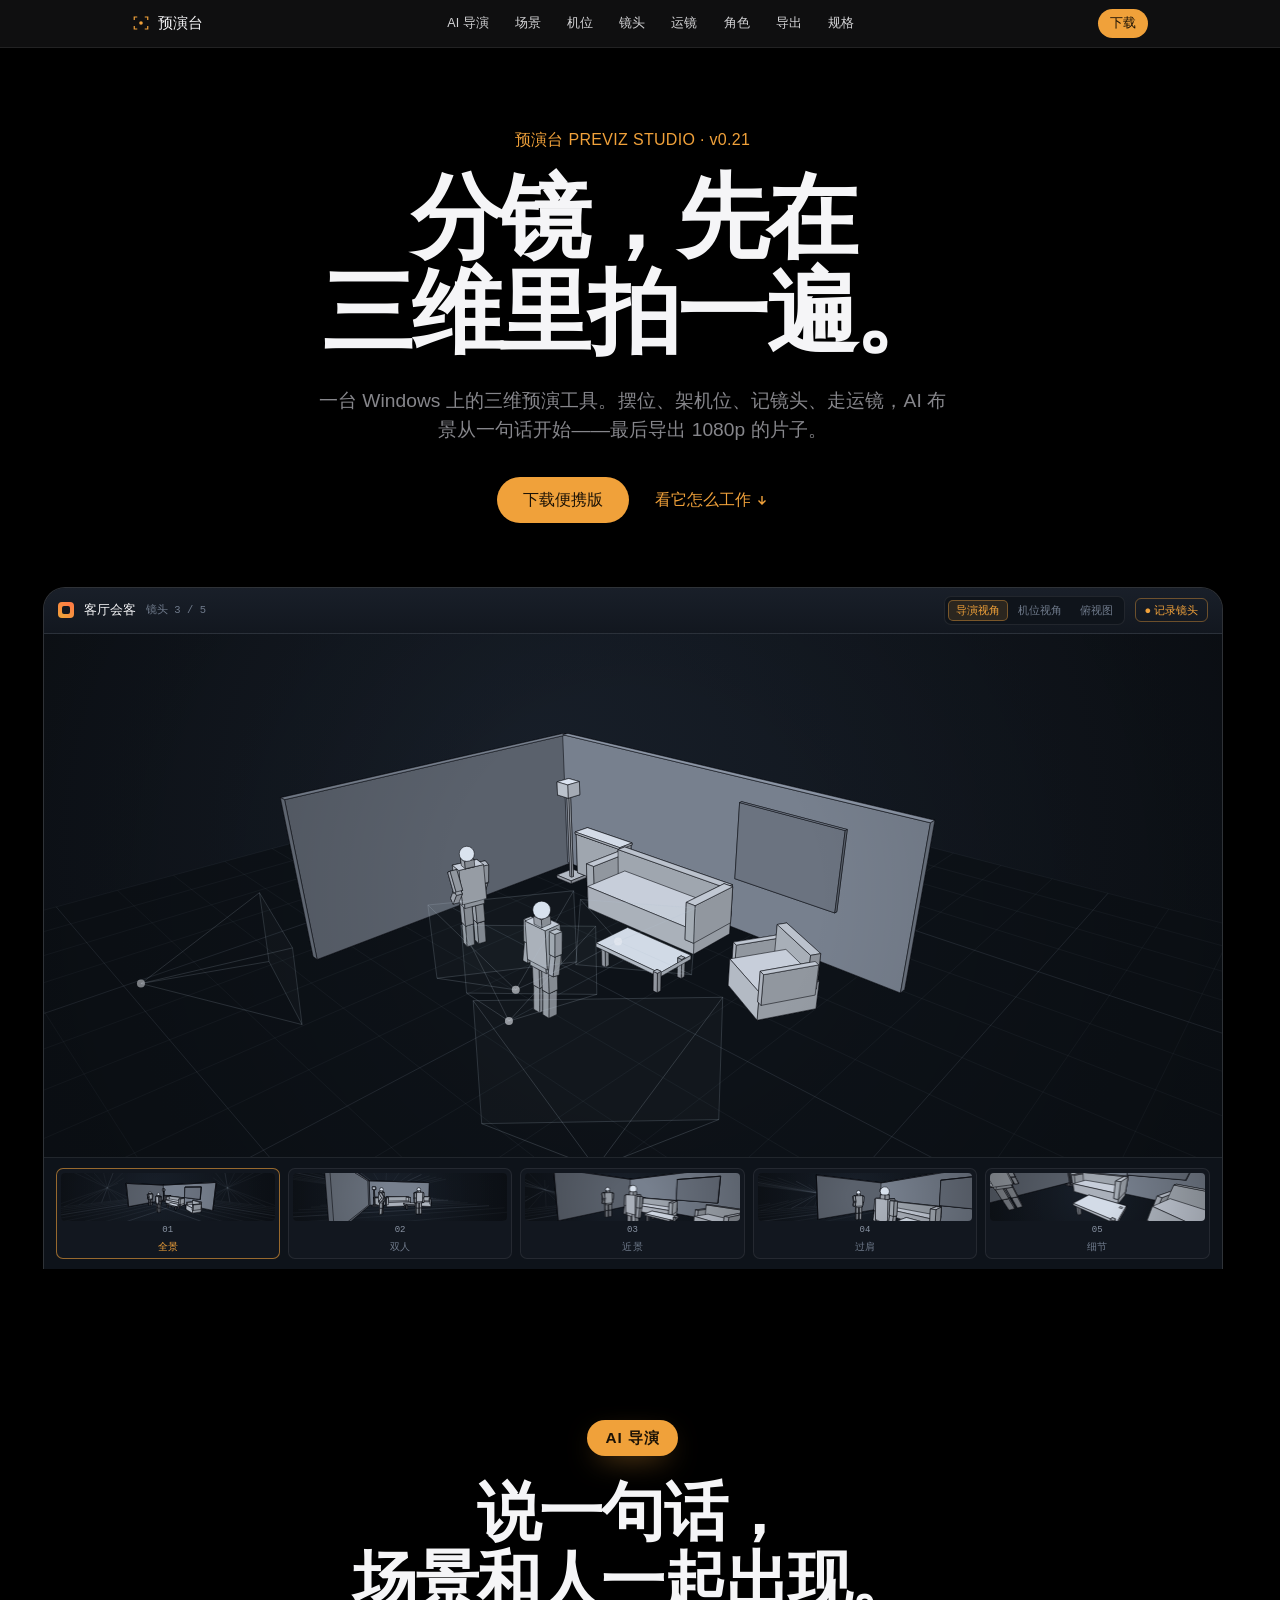
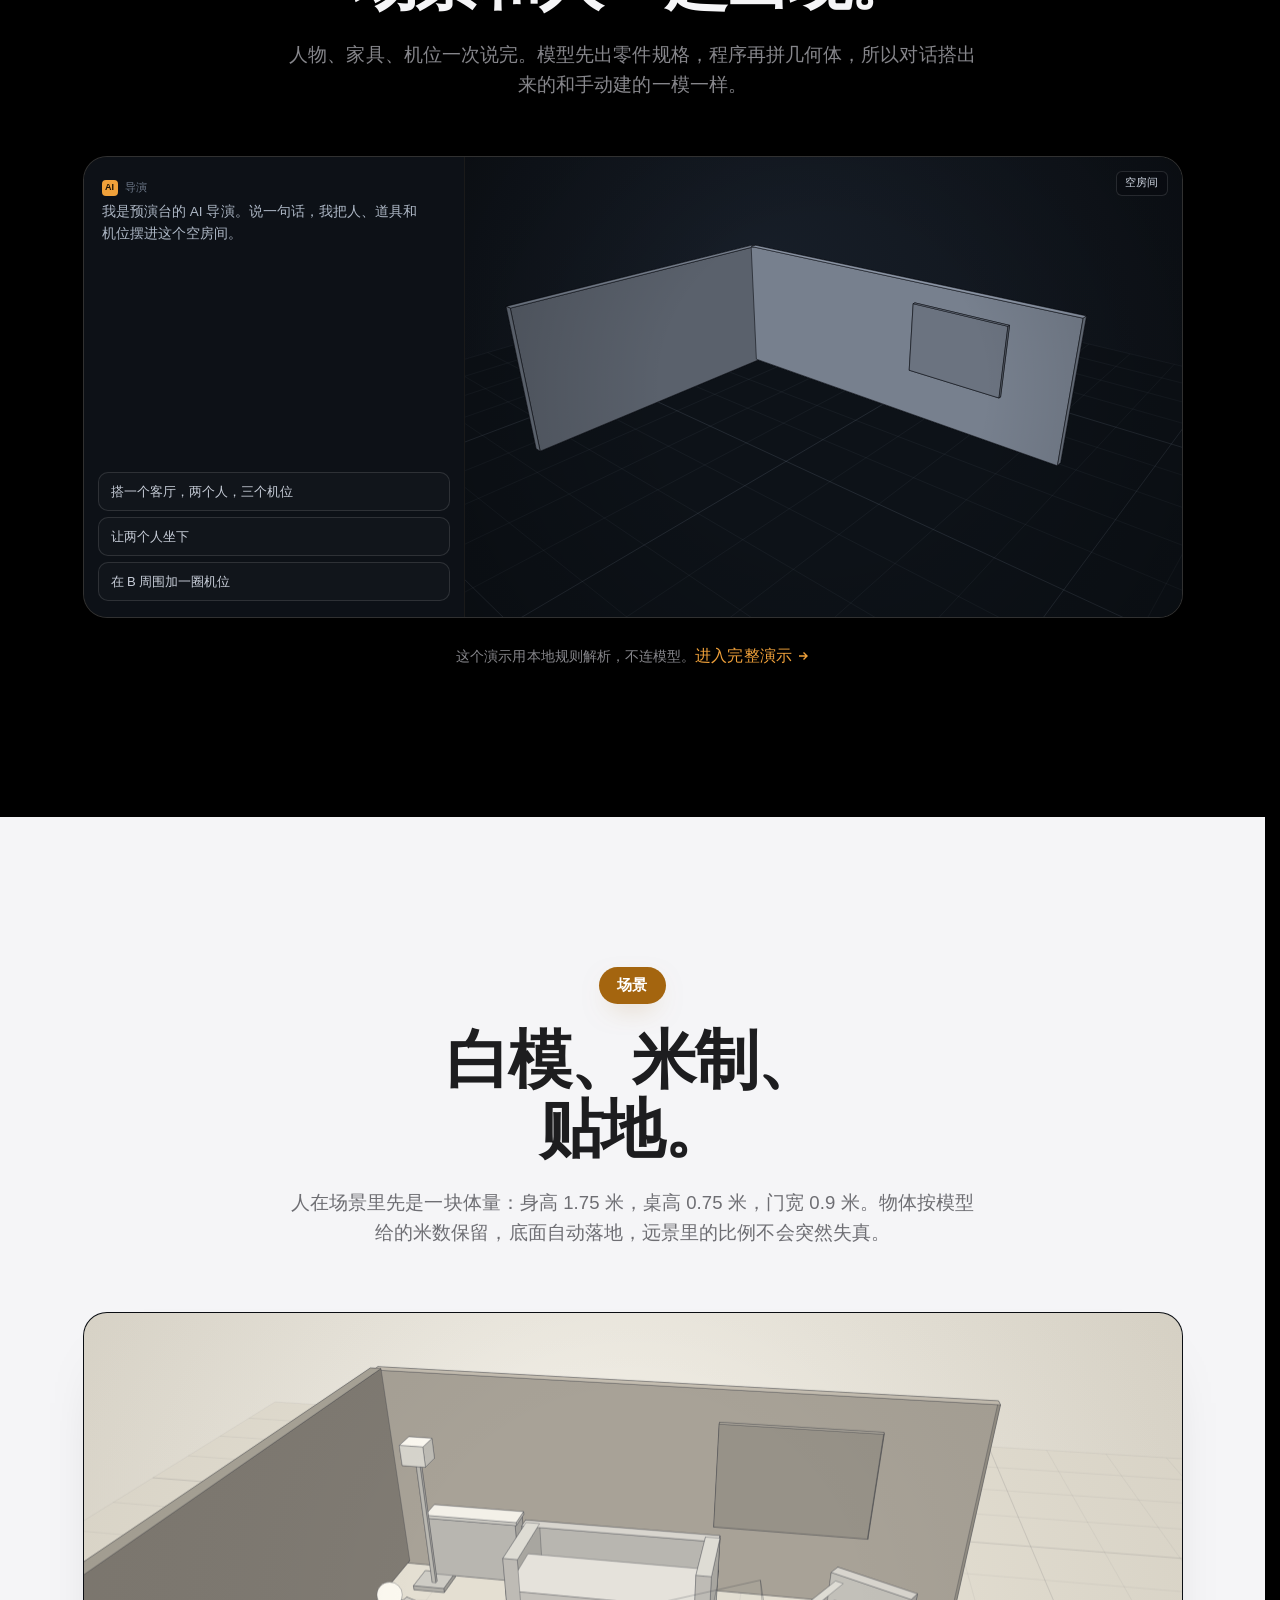
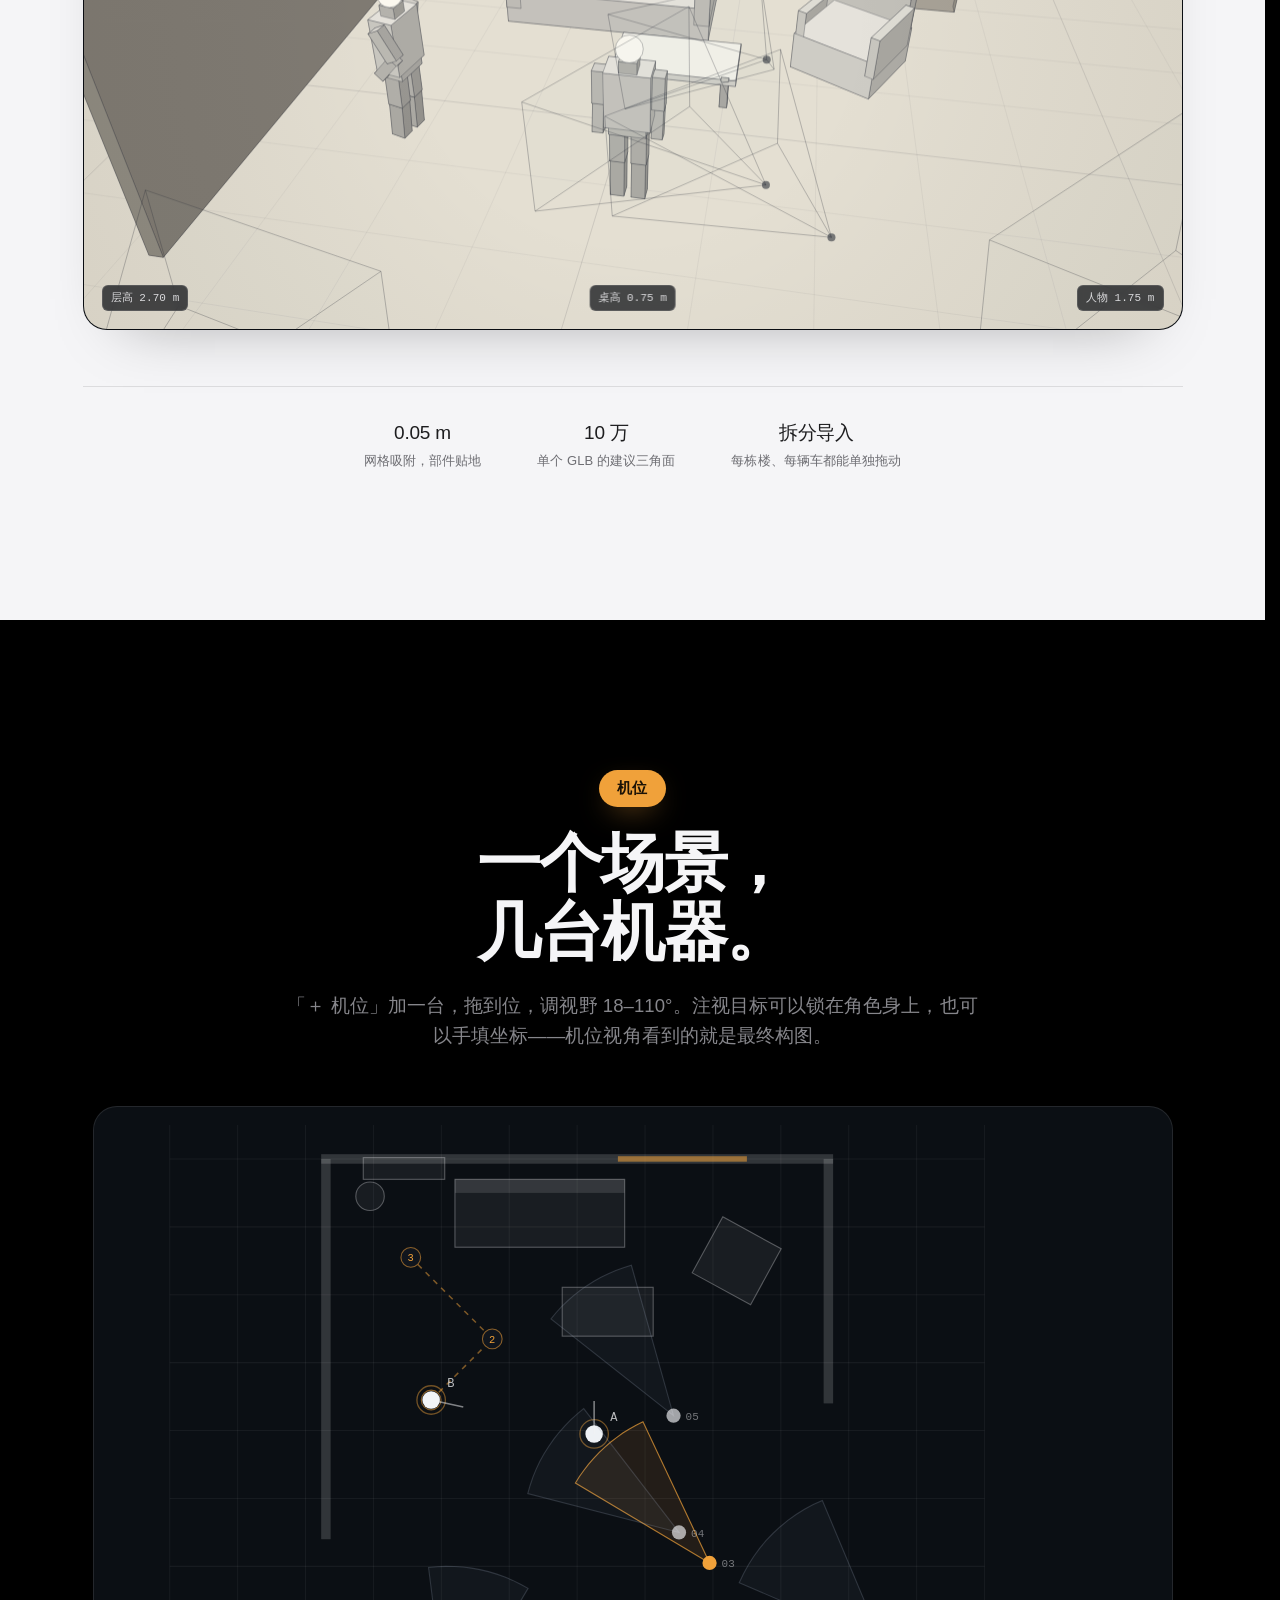
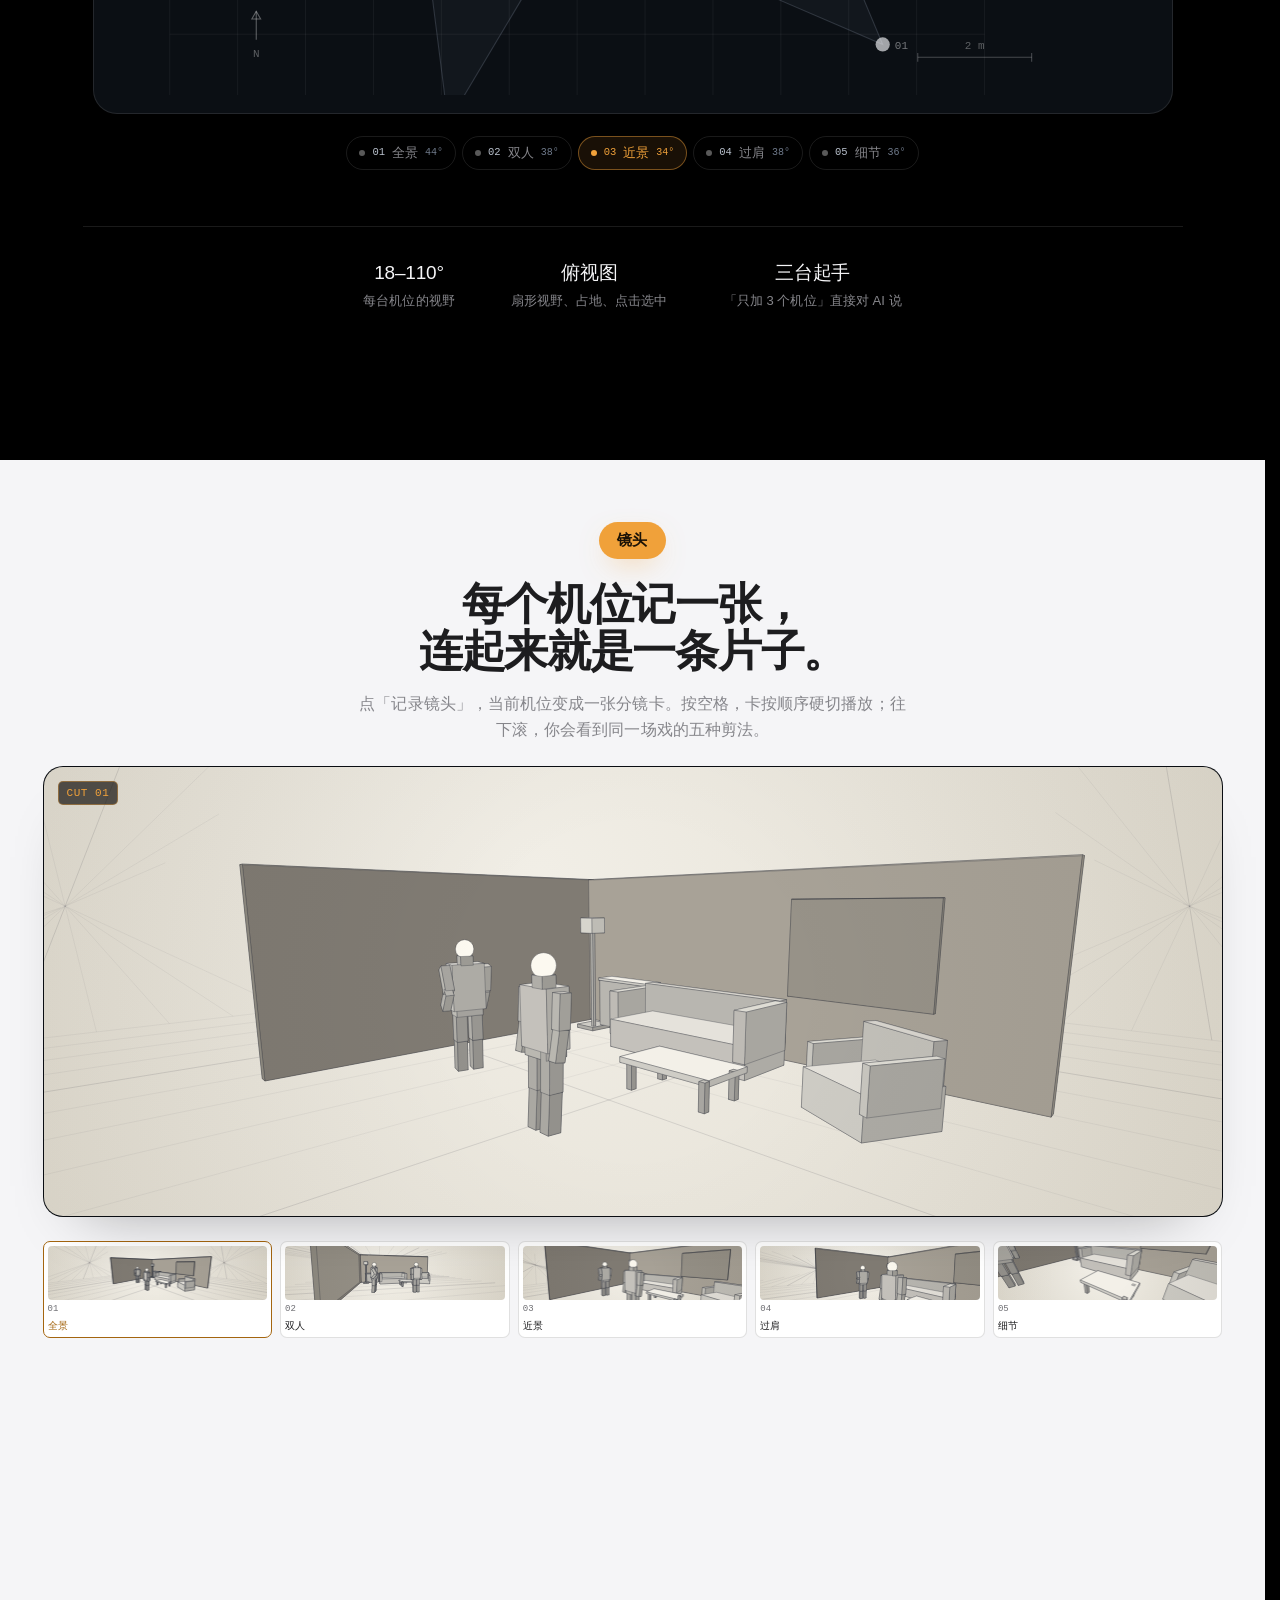
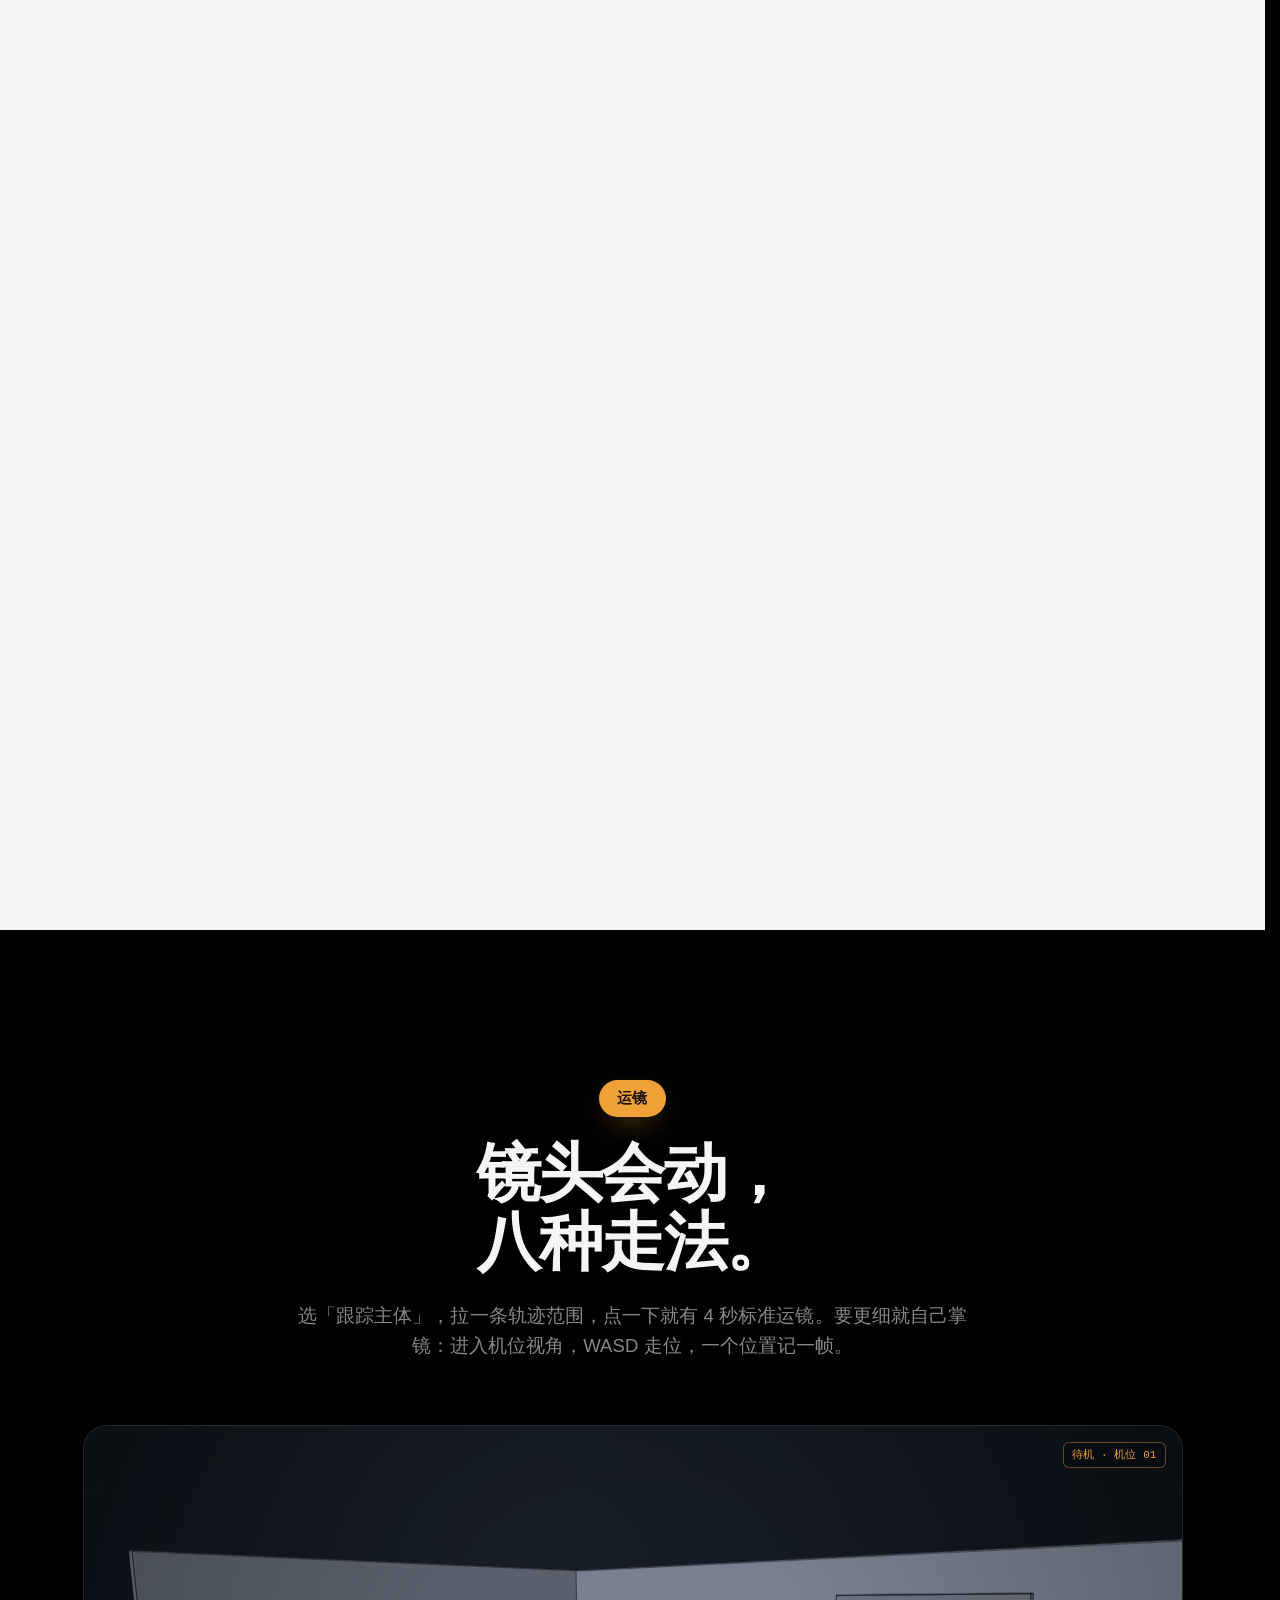
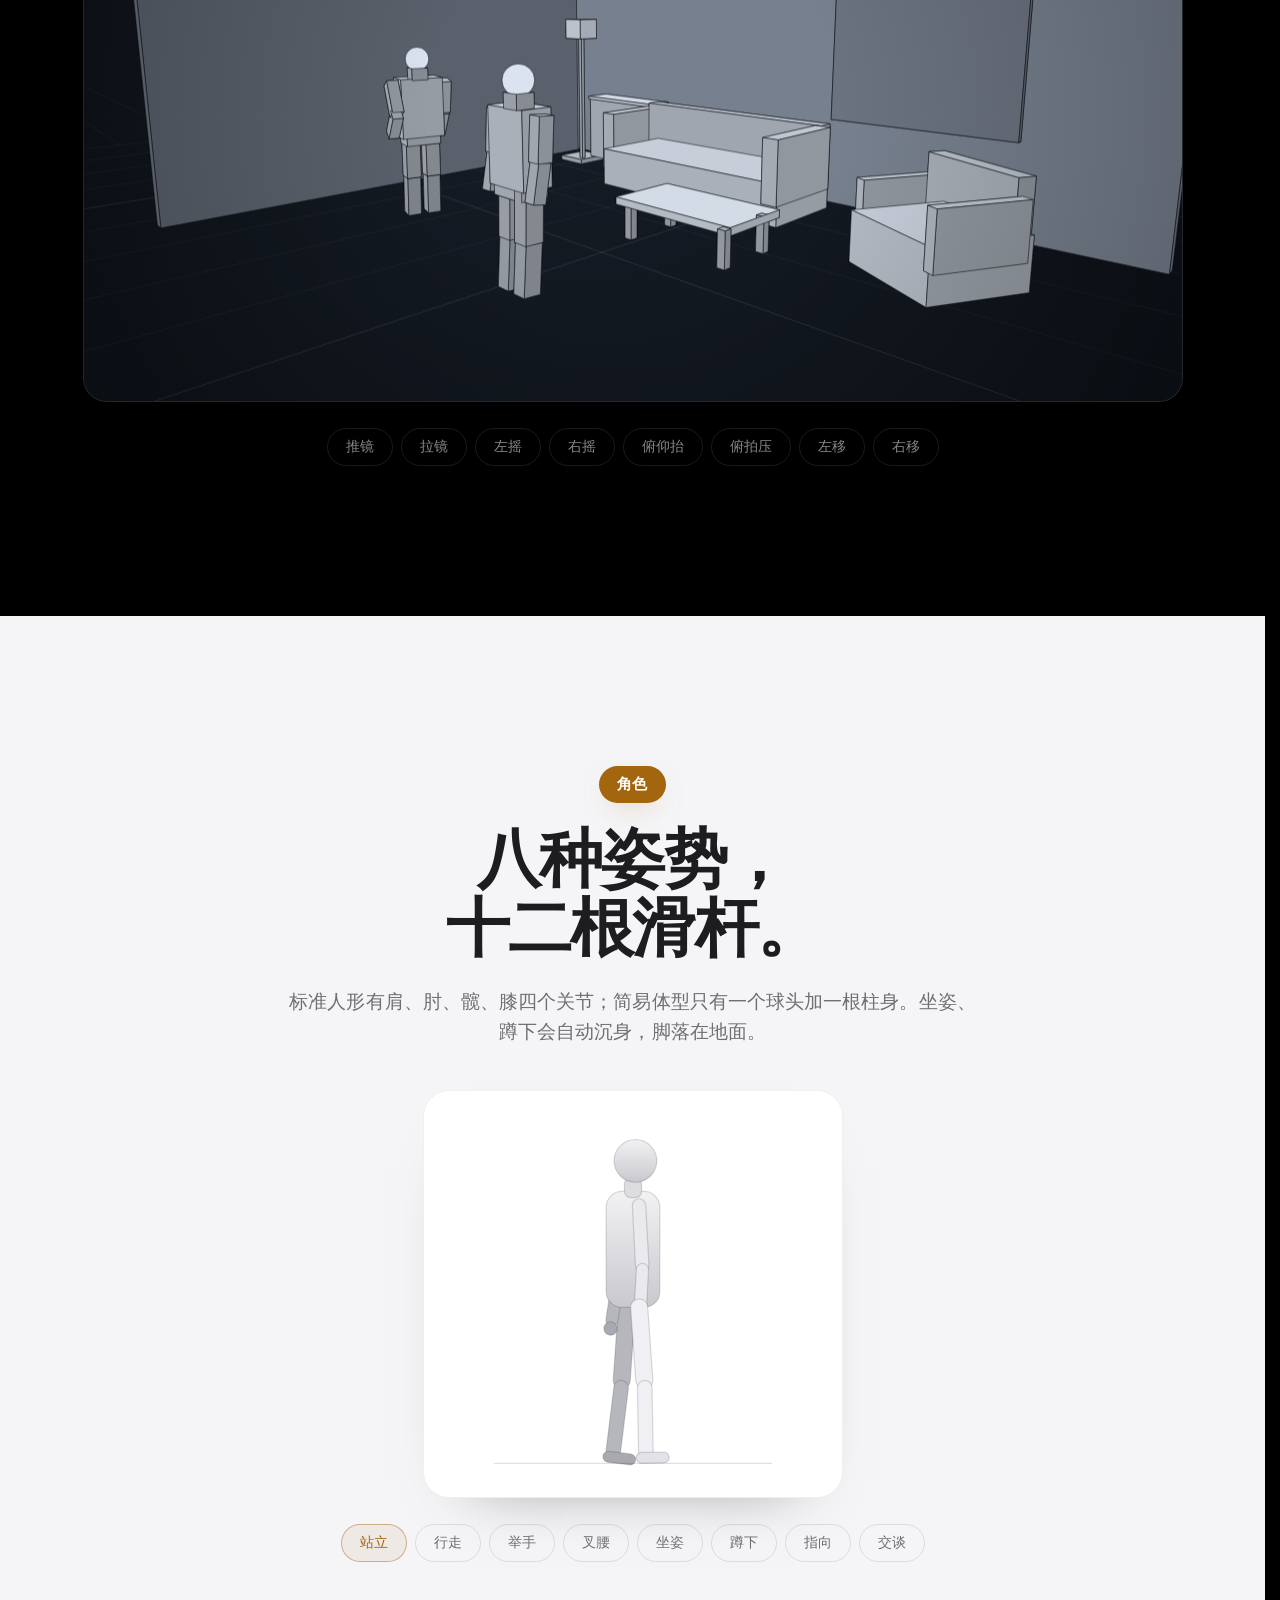
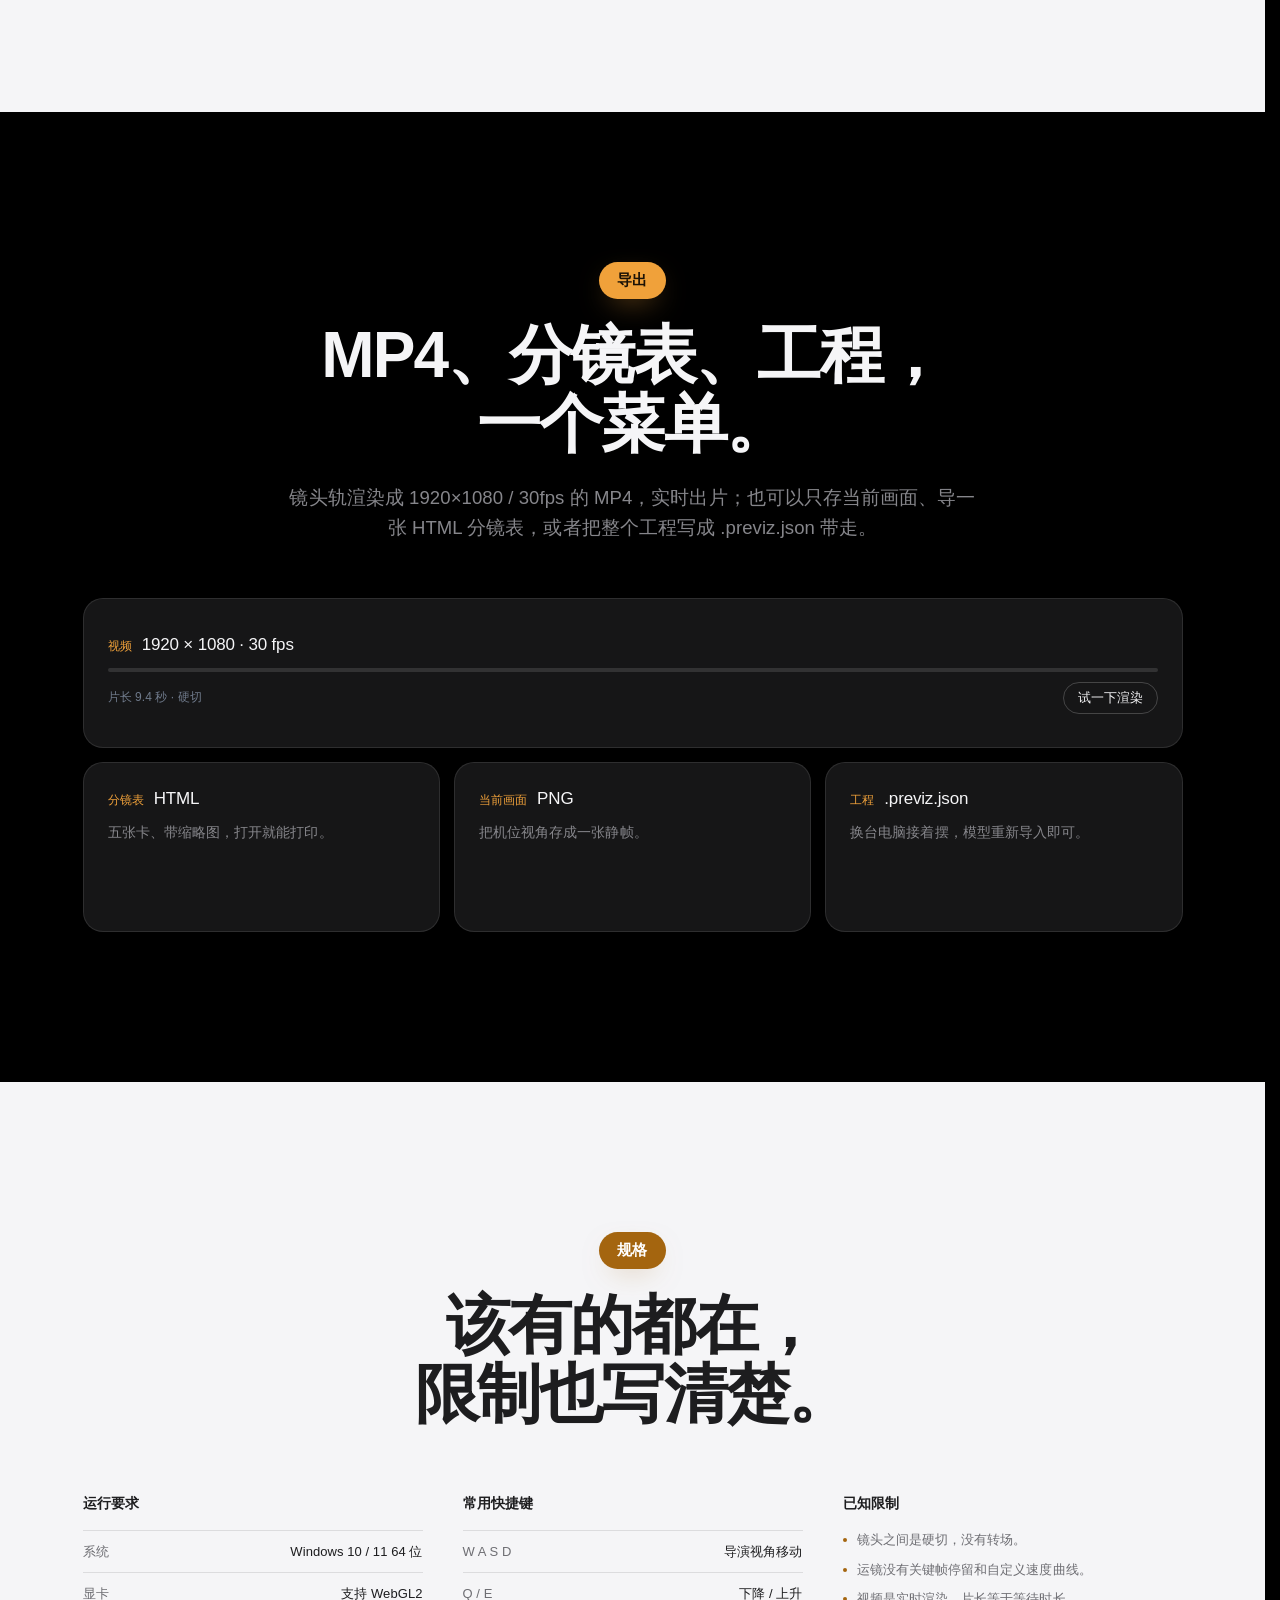
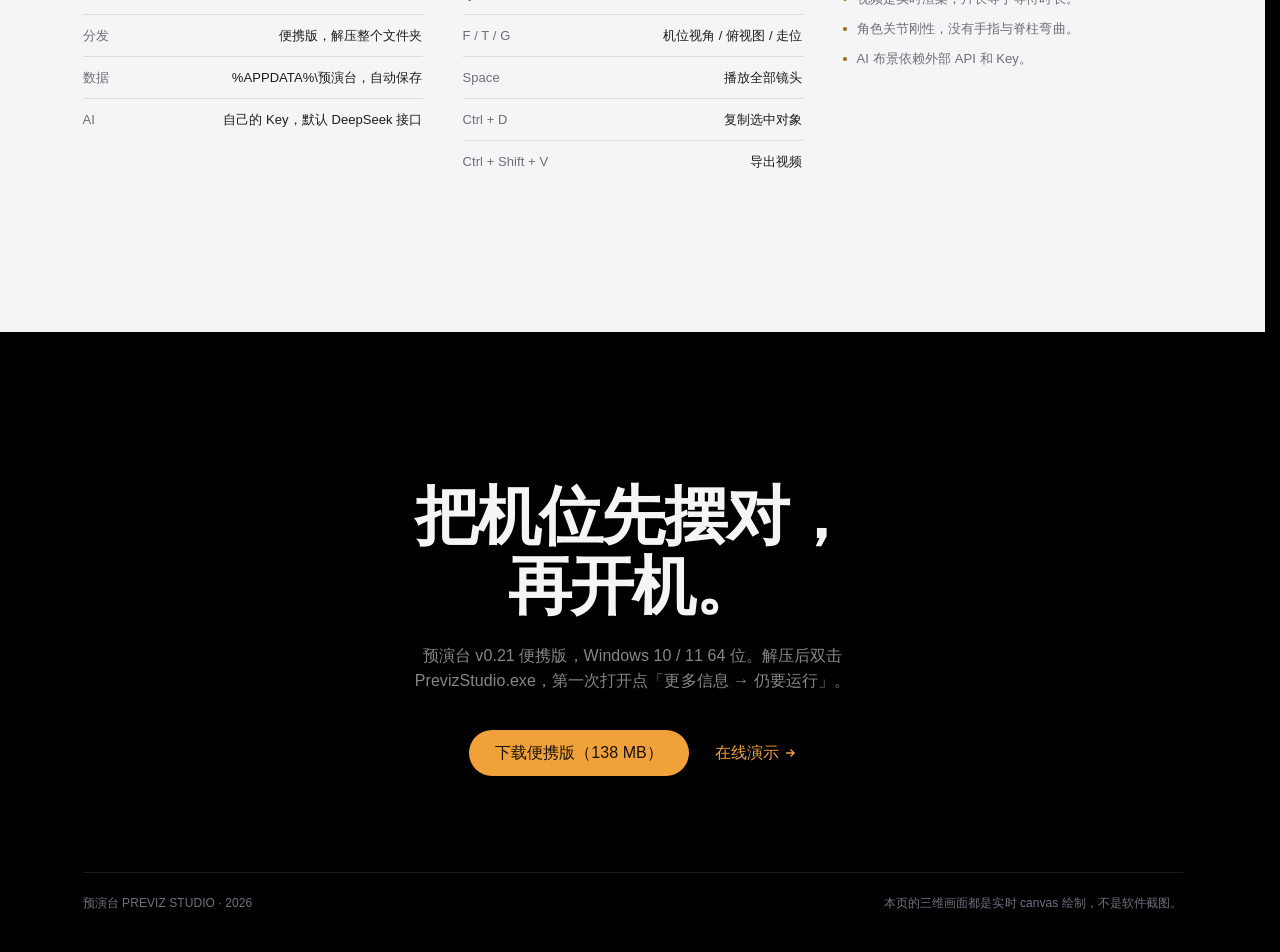
==== commit f3fe6608: "下载按钮指向 Release 安装包" ====
--- a/index.html
+++ b/index.html
@@ -330,7 +330,7 @@
       <h2 class="close__title">把机位先摆对，<br>再开机。</h2>
       <p class="close__sub">预演台 v0.21 便携版，Windows 10 / 11 64 位。解压后双击 PrevizStudio.exe，第一次打开点「更多信息 → 仍要运行」。</p>
       <div class="hero__actions hero__actions--center">
-        <a class="cta" href="assets/download/previz-v0.21.zip" download>下载便携版（138 MB）</a>
+        <a class="cta" href="https://github.com/dengyuzhang3-lgtm/previz-studio/releases/download/v0.21/previz-v0.21.zip" download>下载便携版（138 MB）</a>
         <a class="link" href="demo.html">在线演示<svg viewBox="0 0 12 12" aria-hidden="true"><path d="M2 6h8M6.5 2.5L10 6l-3.5 3.5" fill="none" stroke="currentColor" stroke-width="1.4"/></svg></a>
       </div>
 
@@ -348,3 +348,4 @@
 </body>
 </html>
 
+
